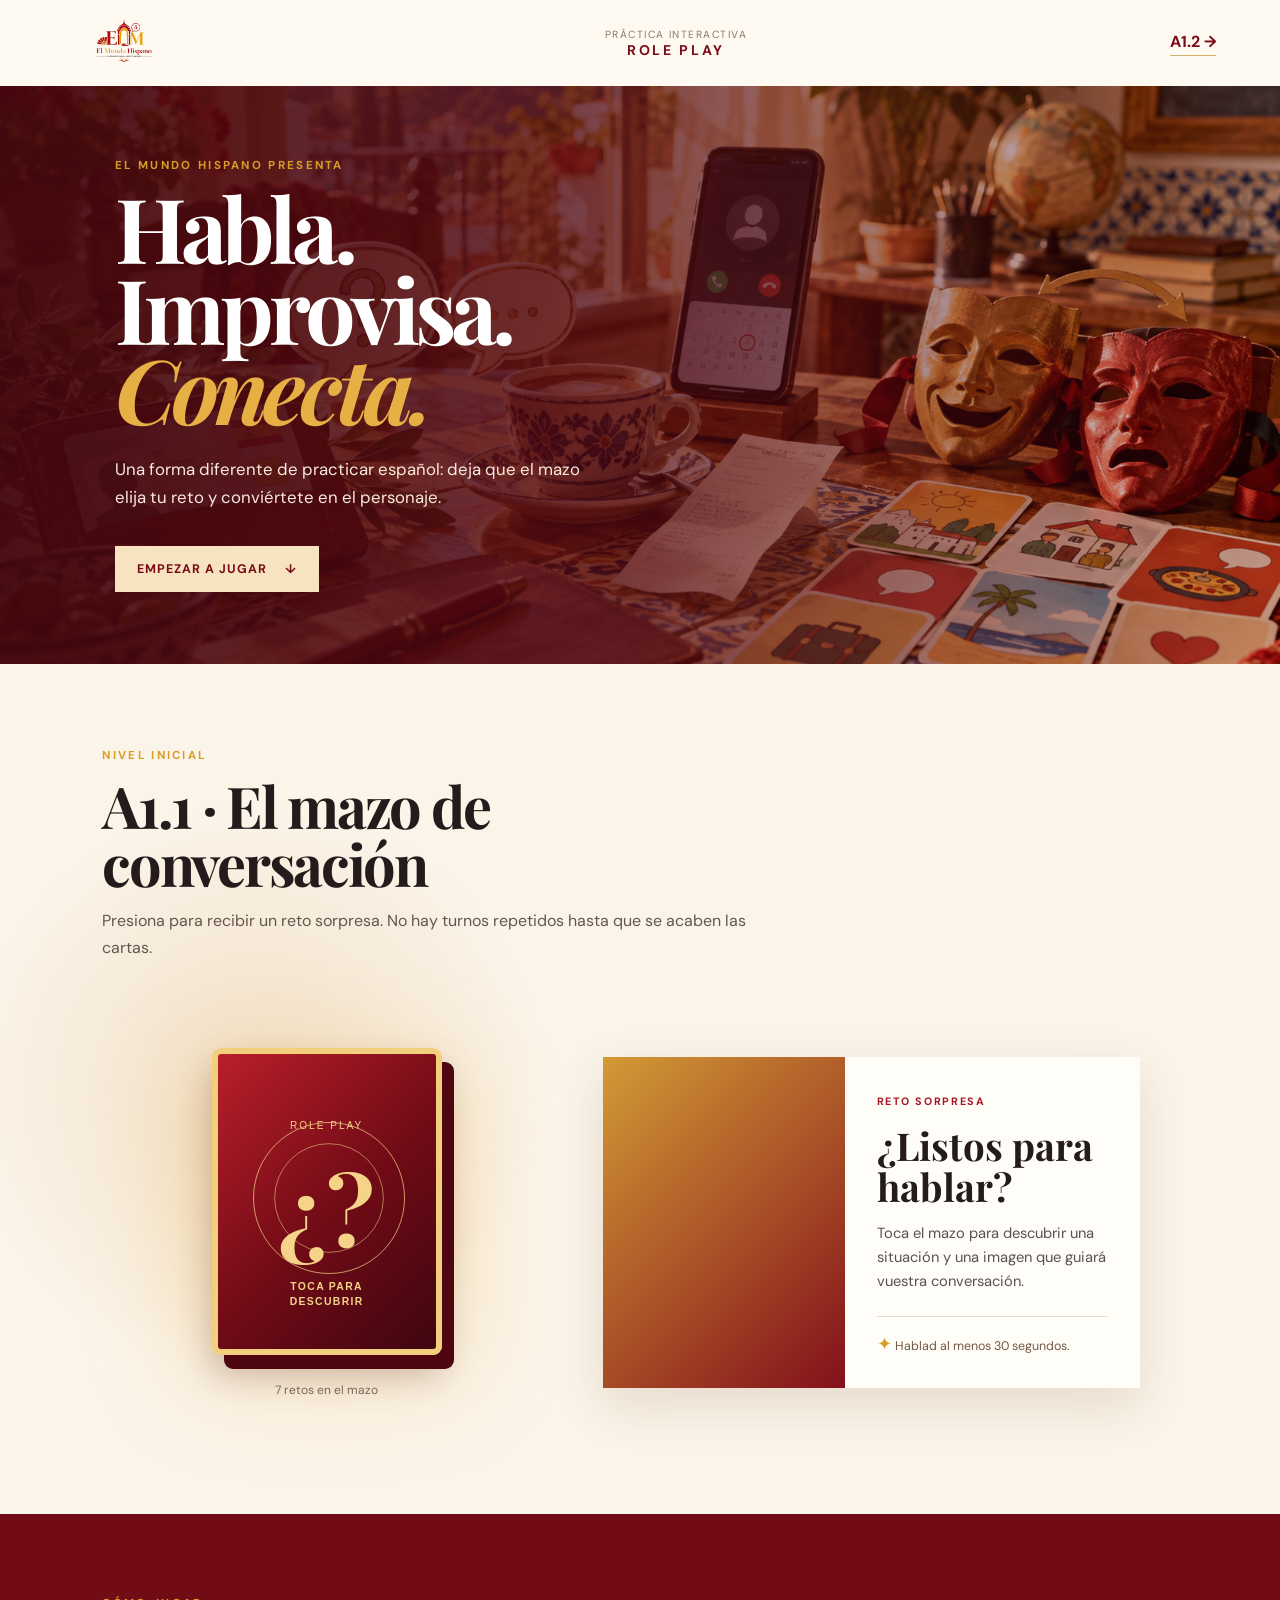
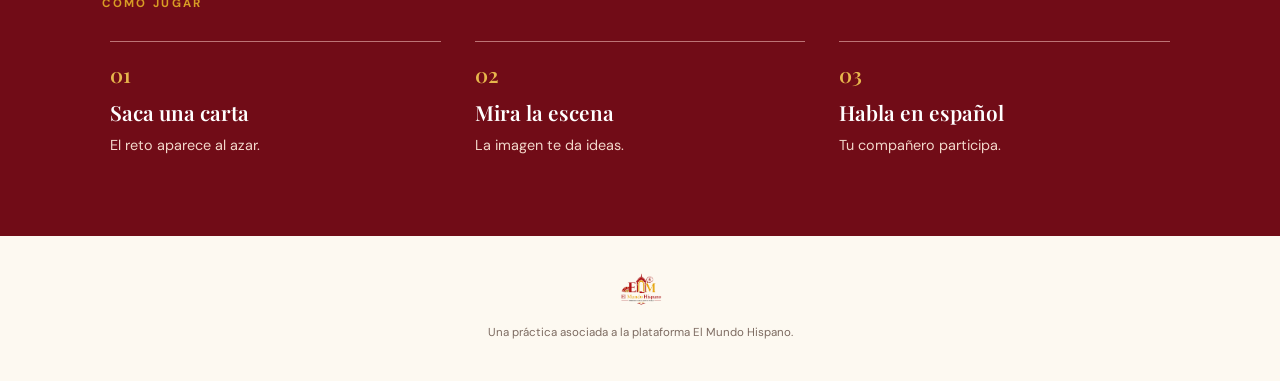
==== index.html @ a986573f "Build El Mundo Hispano role play site" ====
<!doctype html>
<html lang="es">
  <head>
    <meta charset="UTF-8" />
    <meta name="viewport" content="width=device-width, initial-scale=1.0" />
    <meta name="theme-color" content="#780d18" />
    <title>El Mundo Hispano | Role Play</title>
    <meta name="description" content="Role Play: retos de conversación para aprender español." />
    <link rel="preconnect" href="https://images.unsplash.com" />
    <link rel="stylesheet" href="styles.css" />
  </head>
  <body>
    <header class="site-header">
      <a class="brand" href="#inicio" aria-label="El Mundo Hispano, inicio"><img src="assets/elm-logo.png" alt="El Mundo Hispano" /></a>
      <div class="header-copy"><span>Práctica interactiva</span><strong>ROLE PLAY</strong></div>
      <a class="level-link" href="a1-2.html">A1.2 <span>→</span></a>
    </header>

    <main id="inicio">
      <section class="hero">
        <div class="hero-photo" aria-hidden="true"></div>
        <div class="hero-content">
          <p class="eyebrow">El Mundo Hispano presenta</p>
          <h1>Habla. Improvisa.<br /><em>Conecta.</em></h1>
          <p class="intro">Una forma diferente de practicar español: deja que el mazo elija tu reto y conviértete en el personaje.</p>
          <a class="button button-light" href="#juego">Empezar a jugar <span>↓</span></a>
        </div>
      </section>

      <section class="game-section" id="juego" aria-labelledby="game-title">
        <div class="section-heading"><p class="eyebrow">Nivel inicial</p><h2 id="game-title">A1.1 · El mazo de conversación</h2><p>Presiona para recibir un reto sorpresa. No hay turnos repetidos hasta que se acaben las cartas.</p></div>
        <div class="game-layout">
          <div class="deck-area">
            <div class="deck-glow"></div>
            <button id="drawButton" class="deck" type="button" aria-label="Sacar un reto al azar"><span class="deck-small">ROLE PLAY</span><span class="deck-main">¿?</span><span class="deck-label">TOCA PARA<br />DESCUBRIR</span></button>
            <p class="deck-note" id="deckNote">7 retos en el mazo</p>
          </div>
          <article id="challengeCard" class="challenge-card is-empty" aria-live="polite">
            <div class="card-image"></div>
            <div class="card-content"><span class="card-number">RETO SORPRESA</span><h3>¿Listos para hablar?</h3><p>Toca el mazo para descubrir una situación y una imagen que guiará vuestra conversación.</p><div class="tip"><span>✦</span> Hablad al menos 30 segundos.</div></div>
          </article>
        </div>
      </section>

      <section class="how-it-works"><p class="eyebrow">Cómo jugar</p><div class="steps"><div><b>01</b><h3>Saca una carta</h3><p>El reto aparece al azar.</p></div><div><b>02</b><h3>Mira la escena</h3><p>La imagen te da ideas.</p></div><div><b>03</b><h3>Habla en español</h3><p>Tu compañero participa.</p></div></div></section>
    </main>
    <footer><img src="assets/elm-logo.png" alt="El Mundo Hispano" /><p>Una práctica asociada a la plataforma El Mundo Hispano.</p></footer>
    <script src="app.js"></script>
  </body>
</html>
---- styles.css ----
@import url('https://fonts.googleapis.com/css2?family=DM+Sans:wght@400;500;600;700&family=Playfair+Display:ital,wght@0,600;0,700;1,600;1,700&display=swap');
:root{--wine:#780d18;--red:#a71622;--gold:#d89d25;--ink:#251b1c;--cream:#fbf4e9;--paper:#fffdf8}*{box-sizing:border-box}html{scroll-behavior:smooth}body{margin:0;background:var(--cream);color:var(--ink);font-family:'DM Sans',sans-serif}.site-header{height:86px;padding:8px clamp(16px,5vw,72px);background:#fffaf1;display:flex;align-items:center;justify-content:space-between;gap:16px}.brand img{width:118px;height:68px;object-fit:contain}.header-copy{display:flex;flex-direction:column;text-align:center;font-size:.65rem;letter-spacing:.14em;text-transform:uppercase;color:#8e7666}.header-copy strong{font-size:.88rem;letter-spacing:.19em;color:var(--wine)}.level-link{font-weight:700;color:var(--wine);text-decoration:none;border-bottom:1px solid #d6b16a;padding-bottom:3px}.hero{min-height:555px;position:relative;display:grid;align-items:center;overflow:hidden;background:#531016;color:white}.hero-photo{position:absolute;inset:0;background:linear-gradient(90deg,rgba(65,6,14,.94) 0%,rgba(81,8,18,.79) 42%,rgba(71,8,14,.15) 100%),url('assets/roleplay-atmosphere.png') center/cover;opacity:.97}.hero-content{position:relative;padding:72px clamp(24px,9vw,132px);max-width:720px}.eyebrow{margin:0 0 14px;color:var(--gold);font-size:.72rem;letter-spacing:.2em;font-weight:700;text-transform:uppercase}.hero h1,.coming-soon h1{font:700 clamp(3.4rem,7vw,6.4rem)/.9 'Playfair Display',serif;letter-spacing:-.055em;margin:0}.hero h1 em{color:#e6b044}.intro{max-width:520px;font-size:1.05rem;line-height:1.7;margin:26px 0 34px;color:#fae9de}.button{display:inline-flex;align-items:center;gap:18px;padding:15px 22px;text-decoration:none;background:var(--wine);color:#fff;border:0;font:700 .78rem 'DM Sans';letter-spacing:.08em;text-transform:uppercase;cursor:pointer}.button-light{background:#f7e3bf;color:var(--wine)}.game-section{padding:84px clamp(18px,8vw,112px);background:radial-gradient(circle at 20% 50%,#f2dfc5 0,transparent 26%),var(--cream)}.section-heading{max-width:650px}.section-heading h2{font:700 clamp(2.1rem,4.5vw,3.8rem)/1 'Playfair Display',serif;margin:0 0 15px;letter-spacing:-.04em}.section-heading>p:not(.eyebrow){line-height:1.65;color:#655650}.game-layout{display:grid;grid-template-columns:minmax(230px,.82fr) minmax(320px,1.18fr);gap:clamp(28px,7vw,100px);align-items:center;max-width:1000px;margin:55px auto 0}.deck-area{text-align:center;position:relative;padding:32px}.deck-glow{position:absolute;inset:15%;background:#eab34c;filter:blur(55px);opacity:.35}.deck{position:relative;width:230px;aspect-ratio:3/4;border:6px solid #f2cf7d;box-shadow:12px 14px 0 #4e0610,0 20px 35px #4c171842;background:linear-gradient(135deg,#b91f2a,#700b16 54%,#3f0610);color:#f5d388;border-radius:9px;cursor:pointer;overflow:hidden}.deck:before,.deck:after{content:'';position:absolute;border:1px solid #f4d58c;border-radius:50%;width:150px;height:150px;left:35px;top:68px;opacity:.7}.deck:after{transform:rotate(45deg) scale(.72)}.deck span{position:relative;z-index:1;display:block}.deck-small{font-size:.63rem;letter-spacing:.2em;margin-top:27px}.deck-main{font:700 6rem/1 'Playfair Display';margin-top:28px}.deck-label{font-size:.65rem;line-height:1.45;letter-spacing:.13em;font-weight:700;margin-top:24px}.deck-note{position:relative;font-size:.75rem;color:#79655d;margin:27px 0 0}.deck.draw{animation:draw .55s ease}@keyframes draw{50%{transform:rotate(-7deg) translateY(-16px)}100%{transform:none}}.challenge-card{background:var(--paper);box-shadow:0 17px 45px #6d3e2624;display:grid;grid-template-columns:.9fr 1.1fr;min-height:330px;transition:opacity .18s,transform .18s}.challenge-card.changing{opacity:.2;transform:translateY(8px)}.card-image{background:center/cover;min-height:230px;background-image:linear-gradient(135deg,#c88b28,#7a0b17)}.is-empty .card-image{background:linear-gradient(135deg,#d39a35,#83101b)}.card-content{padding:32px}.card-number{font-size:.67rem;color:var(--red);font-weight:700;letter-spacing:.16em}.card-content h3{font:700 clamp(1.8rem,3vw,2.6rem)/1.05 'Playfair Display';margin:15px 0}.card-content>p{font-size:.92rem;line-height:1.65;color:#5d5050}.tip{border-top:1px solid #eadbc8;margin-top:22px;padding-top:15px;font-size:.78rem;line-height:1.4;color:#765942}.tip span{color:var(--gold);font-size:1.1rem}.how-it-works{padding:82px clamp(20px,8vw,112px);background:#710c17;color:#fff}.steps{display:grid;grid-template-columns:repeat(3,1fr);gap:34px;max-width:1060px;margin:30px auto 0}.steps div{border-top:1px solid #bd7476;padding-top:18px}.steps b{color:#e7b64c;font:600 1.3rem 'Playfair Display'}.steps h3{font:600 1.3rem 'Playfair Display';margin:10px 0}.steps p{color:#f2d7ca;font-size:.9rem;margin:0}footer{padding:29px 20px;background:#fdf9f1;text-align:center;color:#7d6b61;font-size:.72rem}footer img{width:86px;height:49px;object-fit:contain;display:block;margin:auto}.level-page{min-height:100vh;display:flex;flex-direction:column}.level-page main{flex:1;display:grid;place-items:center;background:linear-gradient(120deg,#f8eddc,#eed5b0)}.coming-soon{text-align:center;padding:70px 22px;max-width:600px}.coming-soon h1{color:var(--wine);font-size:clamp(5rem,14vw,9rem)}.coming-soon h2{font:700 2.5rem 'Playfair Display';margin:0}.coming-soon p:not(.eyebrow){color:#735e56;line-height:1.6;margin:14px auto 28px;max-width:380px}.sun{font-size:3rem;color:var(--gold);margin:5px}@media(max-width:680px){.site-header{height:72px}.brand img{width:92px;height:54px}.header-copy{display:none}.hero{min-height:570px}.hero-content{padding-top:120px;padding-bottom:72px}.hero h1{font-size:3.5rem}.game-section{padding-top:62px}.game-layout{grid-template-columns:1fr;margin-top:34px}.deck-area{order:2;padding:10px}.deck{width:176px}.deck-main{font-size:4.7rem;margin-top:22px}.deck-label{margin-top:13px}.challenge-card{grid-template-columns:1fr;min-height:0}.card-image{min-height:210px}.card-content{padding:25px}.steps{grid-template-columns:1fr;gap:25px}.how-it-works{padding-top:58px}.level-link{font-size:.85rem}}
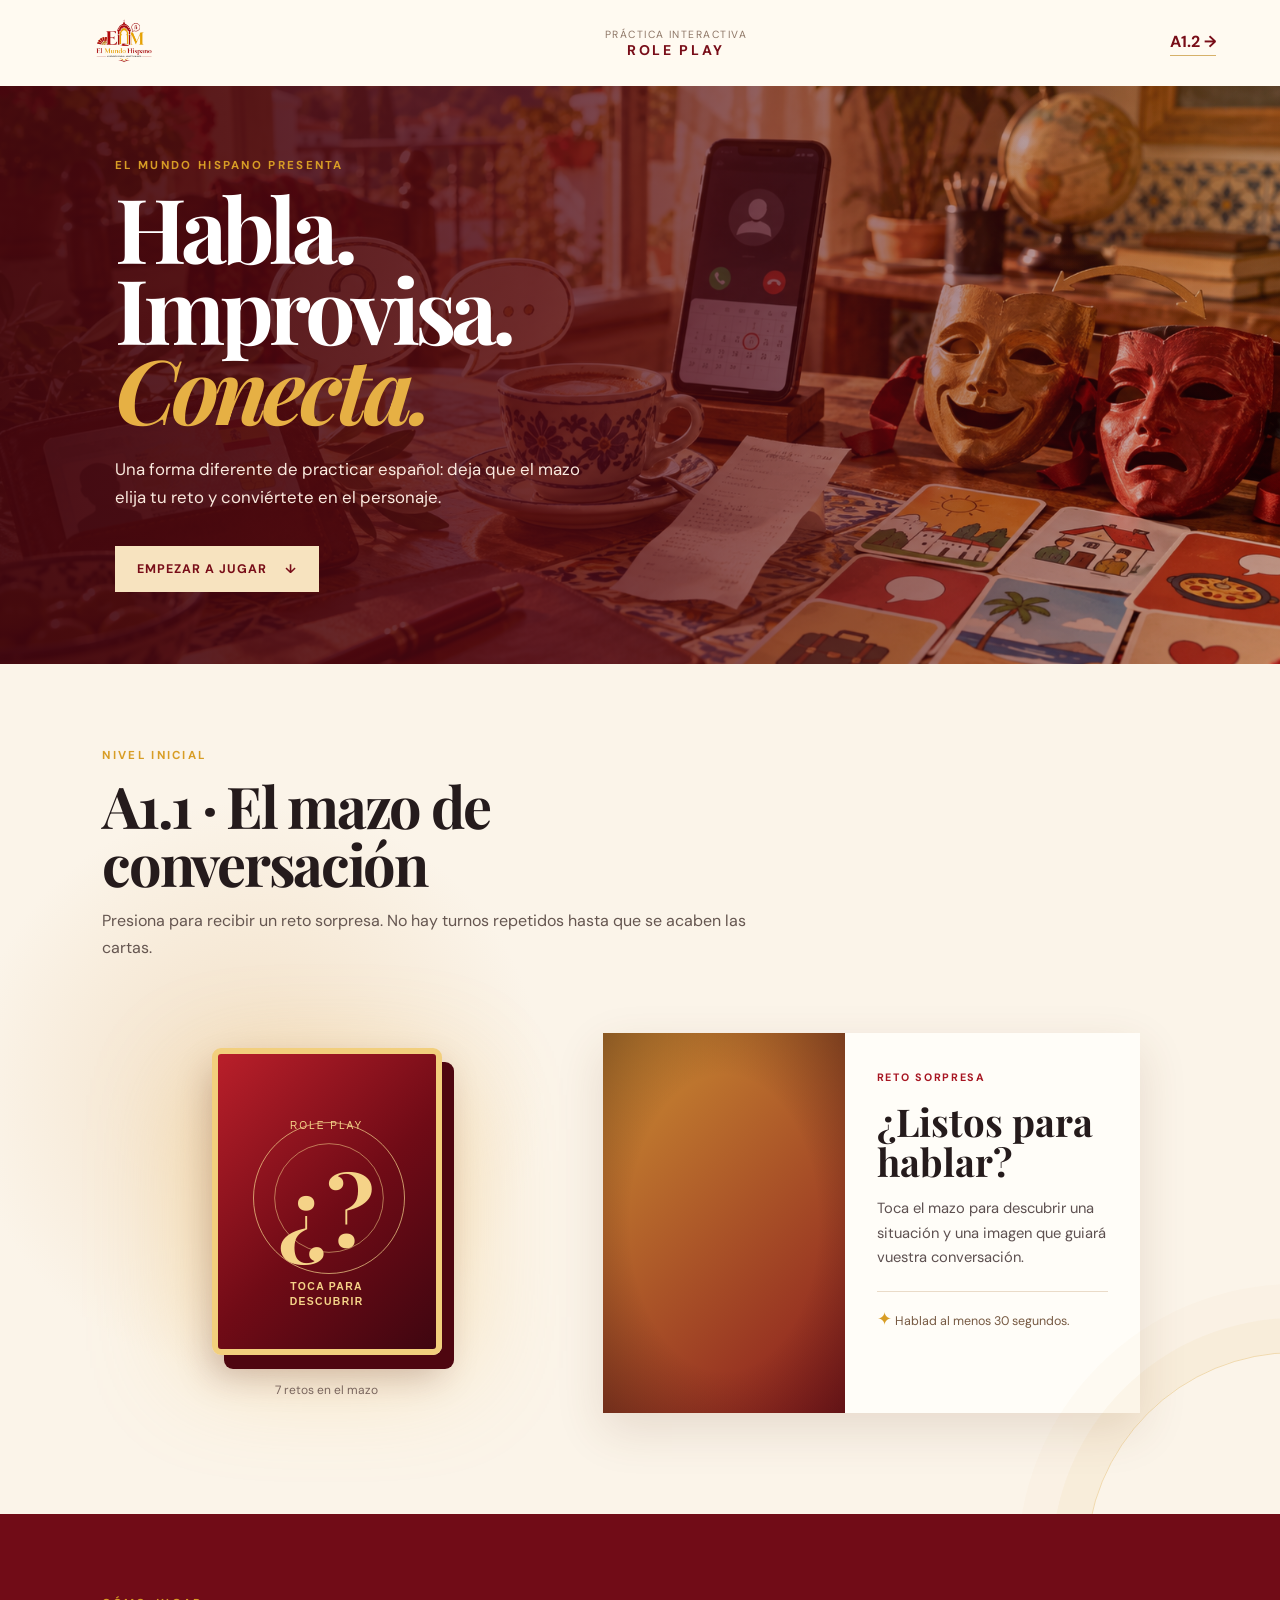
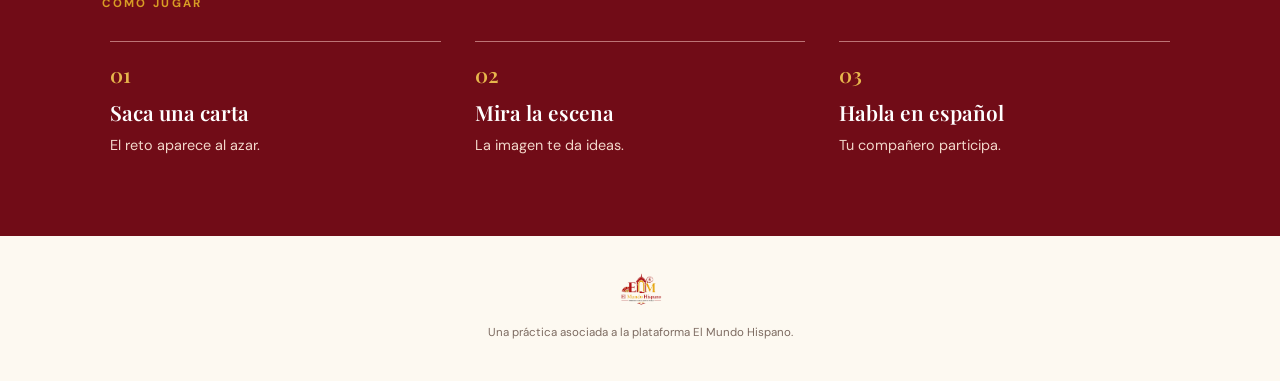
==== commit d5080760: "Show full prompt images and add zoom lightbox Card images now display the whole picture over a blurr" ====
--- a/index.html
+++ b/index.html
@@ -36,7 +36,7 @@
             <p class="deck-note" id="deckNote">7 retos en el mazo</p>
           </div>
           <article id="challengeCard" class="challenge-card is-empty" aria-live="polite">
-            <div class="card-image"></div>
+            <div class="card-image" data-zoom-frame role="button" tabindex="-1" aria-label="Ver la imagen completa"><img class="card-photo" alt="" decoding="async" /><span class="zoom-hint" aria-hidden="true"><svg viewBox="0 0 24 24"><path d="M14 4h6v6M10 20H4v-6M20 4l-7 7M4 20l7-7"/></svg></span></div>
             <div class="card-content"><span class="card-number">RETO SORPRESA</span><h3>¿Listos para hablar?</h3><p>Toca el mazo para descubrir una situación y una imagen que guiará vuestra conversación.</p><div class="tip"><span>✦</span> Hablad al menos 30 segundos.</div></div>
           </article>
         </div>
--- a/styles.css
+++ b/styles.css
@@ -1,2 +1,103 @@
 @import url('https://fonts.googleapis.com/css2?family=DM+Sans:wght@400;500;600;700&family=Playfair+Display:ital,wght@0,600;0,700;1,600;1,700&display=swap');
 :root{--wine:#780d18;--red:#a71622;--gold:#d89d25;--ink:#251b1c;--cream:#fbf4e9;--paper:#fffdf8}*{box-sizing:border-box}html{scroll-behavior:smooth}body{margin:0;background:var(--cream);color:var(--ink);font-family:'DM Sans',sans-serif}.site-header{height:86px;padding:8px clamp(16px,5vw,72px);background:#fffaf1;display:flex;align-items:center;justify-content:space-between;gap:16px}.brand img{width:118px;height:68px;object-fit:contain}.header-copy{display:flex;flex-direction:column;text-align:center;font-size:.65rem;letter-spacing:.14em;text-transform:uppercase;color:#8e7666}.header-copy strong{font-size:.88rem;letter-spacing:.19em;color:var(--wine)}.level-link{font-weight:700;color:var(--wine);text-decoration:none;border-bottom:1px solid #d6b16a;padding-bottom:3px}.hero{min-height:555px;position:relative;display:grid;align-items:center;overflow:hidden;background:#531016;color:white}.hero-photo{position:absolute;inset:0;background:linear-gradient(90deg,rgba(65,6,14,.94) 0%,rgba(81,8,18,.79) 42%,rgba(71,8,14,.15) 100%),url('assets/roleplay-atmosphere.png') center/cover;opacity:.97}.hero-content{position:relative;padding:72px clamp(24px,9vw,132px);max-width:720px}.eyebrow{margin:0 0 14px;color:var(--gold);font-size:.72rem;letter-spacing:.2em;font-weight:700;text-transform:uppercase}.hero h1,.coming-soon h1{font:700 clamp(3.4rem,7vw,6.4rem)/.9 'Playfair Display',serif;letter-spacing:-.055em;margin:0}.hero h1 em{color:#e6b044}.intro{max-width:520px;font-size:1.05rem;line-height:1.7;margin:26px 0 34px;color:#fae9de}.button{display:inline-flex;align-items:center;gap:18px;padding:15px 22px;text-decoration:none;background:var(--wine);color:#fff;border:0;font:700 .78rem 'DM Sans';letter-spacing:.08em;text-transform:uppercase;cursor:pointer}.button-light{background:#f7e3bf;color:var(--wine)}.game-section{padding:84px clamp(18px,8vw,112px);background:radial-gradient(circle at 20% 50%,#f2dfc5 0,transparent 26%),var(--cream)}.section-heading{max-width:650px}.section-heading h2{font:700 clamp(2.1rem,4.5vw,3.8rem)/1 'Playfair Display',serif;margin:0 0 15px;letter-spacing:-.04em}.section-heading>p:not(.eyebrow){line-height:1.65;color:#655650}.game-layout{display:grid;grid-template-columns:minmax(230px,.82fr) minmax(320px,1.18fr);gap:clamp(28px,7vw,100px);align-items:center;max-width:1000px;margin:55px auto 0}.deck-area{text-align:center;position:relative;padding:32px}.deck-glow{position:absolute;inset:15%;background:#eab34c;filter:blur(55px);opacity:.35}.deck{position:relative;width:230px;aspect-ratio:3/4;border:6px solid #f2cf7d;box-shadow:12px 14px 0 #4e0610,0 20px 35px #4c171842;background:linear-gradient(135deg,#b91f2a,#700b16 54%,#3f0610);color:#f5d388;border-radius:9px;cursor:pointer;overflow:hidden}.deck:before,.deck:after{content:'';position:absolute;border:1px solid #f4d58c;border-radius:50%;width:150px;height:150px;left:35px;top:68px;opacity:.7}.deck:after{transform:rotate(45deg) scale(.72)}.deck span{position:relative;z-index:1;display:block}.deck-small{font-size:.63rem;letter-spacing:.2em;margin-top:27px}.deck-main{font:700 6rem/1 'Playfair Display';margin-top:28px}.deck-label{font-size:.65rem;line-height:1.45;letter-spacing:.13em;font-weight:700;margin-top:24px}.deck-note{position:relative;font-size:.75rem;color:#79655d;margin:27px 0 0}.deck.draw{animation:draw .55s ease}@keyframes draw{50%{transform:rotate(-7deg) translateY(-16px)}100%{transform:none}}.challenge-card{background:var(--paper);box-shadow:0 17px 45px #6d3e2624;display:grid;grid-template-columns:.9fr 1.1fr;min-height:330px;transition:opacity .18s,transform .18s}.challenge-card.changing{opacity:.2;transform:translateY(8px)}.card-image{background:center/cover;min-height:230px;background-image:linear-gradient(135deg,#c88b28,#7a0b17)}.is-empty .card-image{background:linear-gradient(135deg,#d39a35,#83101b)}.card-content{padding:32px}.card-number{font-size:.67rem;color:var(--red);font-weight:700;letter-spacing:.16em}.card-content h3{font:700 clamp(1.8rem,3vw,2.6rem)/1.05 'Playfair Display';margin:15px 0}.card-content>p{font-size:.92rem;line-height:1.65;color:#5d5050}.tip{border-top:1px solid #eadbc8;margin-top:22px;padding-top:15px;font-size:.78rem;line-height:1.4;color:#765942}.tip span{color:var(--gold);font-size:1.1rem}.how-it-works{padding:82px clamp(20px,8vw,112px);background:#710c17;color:#fff}.steps{display:grid;grid-template-columns:repeat(3,1fr);gap:34px;max-width:1060px;margin:30px auto 0}.steps div{border-top:1px solid #bd7476;padding-top:18px}.steps b{color:#e7b64c;font:600 1.3rem 'Playfair Display'}.steps h3{font:600 1.3rem 'Playfair Display';margin:10px 0}.steps p{color:#f2d7ca;font-size:.9rem;margin:0}footer{padding:29px 20px;background:#fdf9f1;text-align:center;color:#7d6b61;font-size:.72rem}footer img{width:86px;height:49px;object-fit:contain;display:block;margin:auto}.level-page{min-height:100vh;display:flex;flex-direction:column}.level-page main{flex:1;display:grid;place-items:center;background:linear-gradient(120deg,#f8eddc,#eed5b0)}.coming-soon{text-align:center;padding:70px 22px;max-width:600px}.coming-soon h1{color:var(--wine);font-size:clamp(5rem,14vw,9rem)}.coming-soon h2{font:700 2.5rem 'Playfair Display';margin:0}.coming-soon p:not(.eyebrow){color:#735e56;line-height:1.6;margin:14px auto 28px;max-width:380px}.sun{font-size:3rem;color:var(--gold);margin:5px}@media(max-width:680px){.site-header{height:72px}.brand img{width:92px;height:54px}.header-copy{display:none}.hero{min-height:570px}.hero-content{padding-top:120px;padding-bottom:72px}.hero h1{font-size:3.5rem}.game-section{padding-top:62px}.game-layout{grid-template-columns:1fr;margin-top:34px}.deck-area{order:2;padding:10px}.deck{width:176px}.deck-main{font-size:4.7rem;margin-top:22px}.deck-label{margin-top:13px}.challenge-card{grid-template-columns:1fr;min-height:0}.card-image{min-height:210px}.card-content{padding:25px}.steps{grid-template-columns:1fr;gap:25px}.how-it-works{padding-top:58px}.level-link{font-size:.85rem}}
+
+/* Card-selection motion */
+.deck:disabled { cursor: wait; filter: saturate(.72); }
+.challenge-card.is-rolling { box-shadow: 0 17px 45px #6d3e2624, 0 0 0 2px #d89d2555; }
+.challenge-card.card-swap { animation: card-swap .19s ease-out; }
+.challenge-card.is-selected { animation: card-selected .44s cubic-bezier(.2,.75,.22,1.2); }
+@keyframes card-swap { 0% { opacity:.2; transform:translateX(16px) scale(.985); } 100% { opacity:1; transform:none; } }
+@keyframes card-selected { 0% { opacity:.35; transform:translateY(12px) scale(.98); } 65% { transform:translateY(-4px) scale(1.012); } 100% { opacity:1; transform:none; } }
+/* Site-wide motion system */
+body { overflow-x: hidden; }
+.site-header { position: relative; z-index: 10; transition: box-shadow .35s ease, background-color .35s ease; }
+.site-header:hover { box-shadow: 0 8px 28px #5b171313; }
+.brand, .level-link, .button, .deck { -webkit-tap-highlight-color: transparent; }
+.brand { transition: transform .35s cubic-bezier(.2,.8,.2,1); }
+.brand:hover { transform: rotate(-2deg) scale(1.04); }
+.level-link { transition: color .25s ease, transform .25s ease, border-color .25s ease; }
+.level-link:hover { color: var(--gold); border-color: var(--gold); transform: translateX(4px); }
+.hero { isolation: isolate; }
+.hero::after { content:''; position:absolute; z-index:0; width:28rem; height:28rem; border-radius:50%; background:radial-gradient(circle, #e7b64c38 0, #d59a2230 22%, transparent 68%); right:-10rem; top:-11rem; pointer-events:none; animation: hero-glow 8s ease-in-out infinite; }
+.hero-photo { z-index:0; transform: translate(var(--mx, 0px), var(--my, 0px)) scale(1.035); transition: transform .8s cubic-bezier(.2,.75,.25,1); }
+.hero-content { z-index:1; }
+.hero-content .eyebrow { animation: eyebrow-in .85s .1s both; }
+.hero-content h1 { animation: hero-title .85s .18s both; }
+.hero-content .intro { animation: hero-title .85s .28s both; }
+.hero-content .button { animation: hero-title .85s .38s both; }
+@keyframes hero-glow { 0%,100% { transform:translate3d(0,0,0) scale(.92); opacity:.55; } 50% { transform:translate3d(-30px,40px,0) scale(1.12); opacity:1; } }
+@keyframes eyebrow-in { from { opacity:0; transform:translateY(10px); } to { opacity:1; transform:none; } }
+@keyframes hero-title { from { opacity:0; transform:translateY(24px); } to { opacity:1; transform:none; } }
+.button { position:relative; overflow:hidden; transition: transform .25s cubic-bezier(.2,.8,.2,1), box-shadow .25s ease, background-color .25s ease; }
+.button::before { content:''; position:absolute; inset:0; background:linear-gradient(110deg, transparent 20%, #fff8 50%, transparent 80%); transform:translateX(-130%); transition:transform .65s ease; }
+.button:hover { transform:translateY(-4px); box-shadow:0 11px 24px #510a1d38; }
+.button:hover::before { transform:translateX(130%); }
+.button:active, .deck:active { transform:translateY(1px) scale(.98); }
+.game-section { position:relative; overflow:hidden; }
+.game-section::after { content:''; position:absolute; width:26rem; height:26rem; right:-14rem; bottom:-16rem; border:1px solid #d89d254d; border-radius:50%; box-shadow:0 0 0 34px #d89d250c, 0 0 0 68px #d89d2507; pointer-events:none; animation: orbit 13s linear infinite; }
+@keyframes orbit { to { transform:rotate(360deg); } }
+.deck-area { transition:transform .35s cubic-bezier(.2,.8,.2,1); }
+.deck-area:hover { transform:translateY(-7px); }
+.deck { transition:transform .28s cubic-bezier(.2,.8,.2,1), box-shadow .28s ease, filter .28s ease; }
+.deck:hover { transform:rotate(-2deg) translateY(-8px); box-shadow:16px 21px 0 #4e0610,0 27px 42px #4c171856; filter:brightness(1.08); }
+.challenge-card { overflow:hidden; transition:transform .35s cubic-bezier(.2,.8,.2,1), box-shadow .35s ease; }
+.challenge-card:hover { transform:translateY(-7px); box-shadow:0 27px 55px #6d3e2633; }
+.card-image { transition:transform .7s cubic-bezier(.2,.75,.25,1); }
+.challenge-card:hover .card-image { transform:scale(1.06); }
+.steps > div { transition:transform .3s ease, border-color .3s ease; }
+.steps > div:hover { transform:translateY(-7px); border-color:#e9bc5a; }
+.steps b { display:inline-block; transition:transform .35s ease; }
+.steps > div:hover b { transform:rotate(-12deg) scale(1.16); }
+footer img { transition:transform .5s ease; } footer:hover img { transform:scale(1.07); }
+.has-motion .reveal { opacity:0; transform:translateY(28px); transition:opacity .75s ease var(--reveal-delay, 0ms), transform .75s cubic-bezier(.2,.75,.25,1) var(--reveal-delay, 0ms); }
+.has-motion .reveal.is-visible { opacity:1; transform:none; }
+.pointer-orb { position:fixed; z-index:100; width:30px; height:30px; border:1px solid #d89d25aa; border-radius:50%; background:#d89d2515; pointer-events:none; transition:transform .14s ease-out, width .25s ease, height .25s ease; mix-blend-mode:multiply; }
+@media (hover:none) { .hero-photo { transform:scale(1.025); } .deck-area:active { transform:translateY(-5px) scale(.99); } .challenge-card:hover { transform:none; } .challenge-card:active { transform:scale(.99); } .button:active { box-shadow:0 5px 14px #510a1d30; } }
+@media (prefers-reduced-motion:reduce) { *,*::before,*::after { animation-duration:.01ms !important; animation-iteration-count:1 !important; scroll-behavior:auto !important; transition-duration:.01ms !important; } }
+/* Branded page transition */
+.page-transition { position:fixed; z-index:999; inset:0; pointer-events:none; background:linear-gradient(135deg, #570710 0%, #8b101c 52%, #d89d25 140%); clip-path:circle(0% at 100% 0%); transition:clip-path .62s cubic-bezier(.7,0,.25,1); }
+.page-transition::before { content:'EL MUNDO HISPANO'; position:absolute; top:50%; left:50%; transform:translate(-50%,-50%) rotate(-8deg); color:#f9dfae; font:600 clamp(.75rem,2vw,1.15rem) 'DM Sans',sans-serif; letter-spacing:.45em; white-space:nowrap; opacity:0; transition:opacity .22s ease .2s; }
+.page-transition.is-leaving { clip-path:circle(150% at 100% 0%); pointer-events:auto; }
+.page-transition.is-leaving::before { opacity:.85; }
+.page-transition.is-entering { clip-path:circle(150% at 0% 100%); }
+@media (max-width:680px) { .page-transition::before { letter-spacing:.28em; } }
+/* Mobile game order and image sizing */
+@media (max-width:680px) {
+  .game-layout .deck-area { order:0; }
+  .challenge-card .card-image { min-height:0; height:54vw; max-height:205px; }
+}/* Full-picture card frame: the whole photo stays visible over a blurred copy of itself */
+.card-image { position:relative; isolation:isolate; overflow:hidden; min-height:380px; background:#2b0a0f; cursor:zoom-in; outline:none; }
+.card-image::before { content:''; position:absolute; inset:-30px; z-index:-1; background:var(--img, linear-gradient(135deg,#c88b28,#7a0b17)) center/cover; filter:blur(22px) saturate(1.2) brightness(.62); transform:scale(1.08); }
+.card-image::after { content:''; position:absolute; inset:0; pointer-events:none; background:radial-gradient(ellipse at center, transparent 55%, #25060b66 100%); }
+.card-photo { position:absolute; inset:14px; width:calc(100% - 28px); height:calc(100% - 28px); object-fit:contain; filter:drop-shadow(0 14px 26px #16030699); transition:transform .7s cubic-bezier(.2,.75,.25,1), opacity .3s ease; }
+.challenge-card:hover .card-image { transform:none; }
+.challenge-card:hover .card-photo { transform:scale(1.035); }
+.card-image.is-zoomed .card-photo { opacity:0; }
+.card-image:focus-visible { box-shadow:inset 0 0 0 3px var(--gold); }
+.zoom-hint { position:absolute; z-index:2; right:14px; bottom:14px; width:38px; height:38px; display:grid; place-items:center; border-radius:50%; background:#fffaf1e6; box-shadow:0 6px 18px #25060b55; color:var(--wine); transition:transform .3s cubic-bezier(.2,.8,.2,1), background-color .3s ease, color .3s ease; }
+.zoom-hint svg { width:17px; height:17px; fill:none; stroke:currentColor; stroke-width:2.2; stroke-linecap:round; stroke-linejoin:round; }
+.card-image:hover .zoom-hint { transform:scale(1.12); background:var(--gold); color:#fff; }
+.is-empty .card-image, .is-rolling .card-image { cursor:default; }
+.is-empty .card-image::before { background:linear-gradient(135deg,#d39a35,#83101b); filter:none; transform:none; }
+.is-empty .card-photo, .is-empty .zoom-hint, .is-rolling .zoom-hint { display:none; }
+/* Lightbox */
+.lightbox { position:fixed; z-index:500; inset:0; display:grid; place-items:center; padding:clamp(16px,4vw,48px); }
+.lightbox[hidden] { display:none; }
+.lightbox-backdrop { position:absolute; inset:0; background:radial-gradient(circle at 50% 40%, #5a0c16c7, #1c0408eb 75%); -webkit-backdrop-filter:blur(16px) saturate(1.1); backdrop-filter:blur(16px) saturate(1.1); opacity:0; transition:opacity .45s ease; }
+.lightbox.is-open .lightbox-backdrop { opacity:1; }
+.lightbox-figure { position:relative; margin:0; display:flex; flex-direction:column; align-items:center; gap:16px; max-width:100%; max-height:100%; }
+.lightbox-img { display:block; width:auto; height:auto; max-width:min(92vw, 720px); max-height:calc(100vh - 130px); max-height:calc(100dvh - 130px); border-radius:10px; box-shadow:0 30px 80px #0d0204b3, 0 0 0 1px #f2cf7d40; cursor:default; transform-origin:center; will-change:transform; }
+.lightbox-caption { color:#f9dfae; font:600 clamp(1.15rem,2.6vw,1.6rem) 'Playfair Display',serif; letter-spacing:.01em; text-align:center; opacity:0; transform:translateY(10px); transition:opacity .35s ease, transform .45s cubic-bezier(.2,.8,.2,1); }
+.lightbox.is-open .lightbox-caption { opacity:1; transform:none; transition-delay:.25s; }
+.lightbox-close { position:absolute; z-index:2; top:clamp(14px,3vw,28px); right:clamp(14px,3vw,28px); width:48px; height:48px; border:1px solid #f2cf7d66; border-radius:50%; background:#fffaf114; color:#f9dfae; cursor:pointer; -webkit-tap-highlight-color:transparent; opacity:0; transform:scale(.7) rotate(-90deg); transition:opacity .3s ease, transform .45s cubic-bezier(.2,.8,.2,1), background-color .25s ease; }
+.lightbox.is-open .lightbox-close { opacity:1; transform:none; transition-delay:.15s; }
+.lightbox-close:hover, .lightbox-close:focus-visible { background:var(--gold); color:#fff; outline:none; }
+.lightbox-close span, .lightbox-close span::before { position:absolute; left:50%; top:50%; width:18px; height:2px; background:currentColor; border-radius:2px; transform:translate(-50%,-50%) rotate(45deg); }
+.lightbox-close span::before { content:''; transform:translate(-50%,-50%) rotate(90deg); }
+html.lightbox-open, html.lightbox-open body { overflow:hidden; }
+html.lightbox-open .pointer-orb { opacity:0; }
+@media (max-width:680px) {
+  .challenge-card .card-image { height:auto; max-height:none; min-height:0; aspect-ratio:4/5; }
+  .card-photo { inset:10px; width:calc(100% - 20px); height:calc(100% - 20px); }
+  .lightbox-img { max-width:calc(100vw - 32px); max-height:calc(100vh - 150px); max-height:calc(100dvh - 150px); }
+}
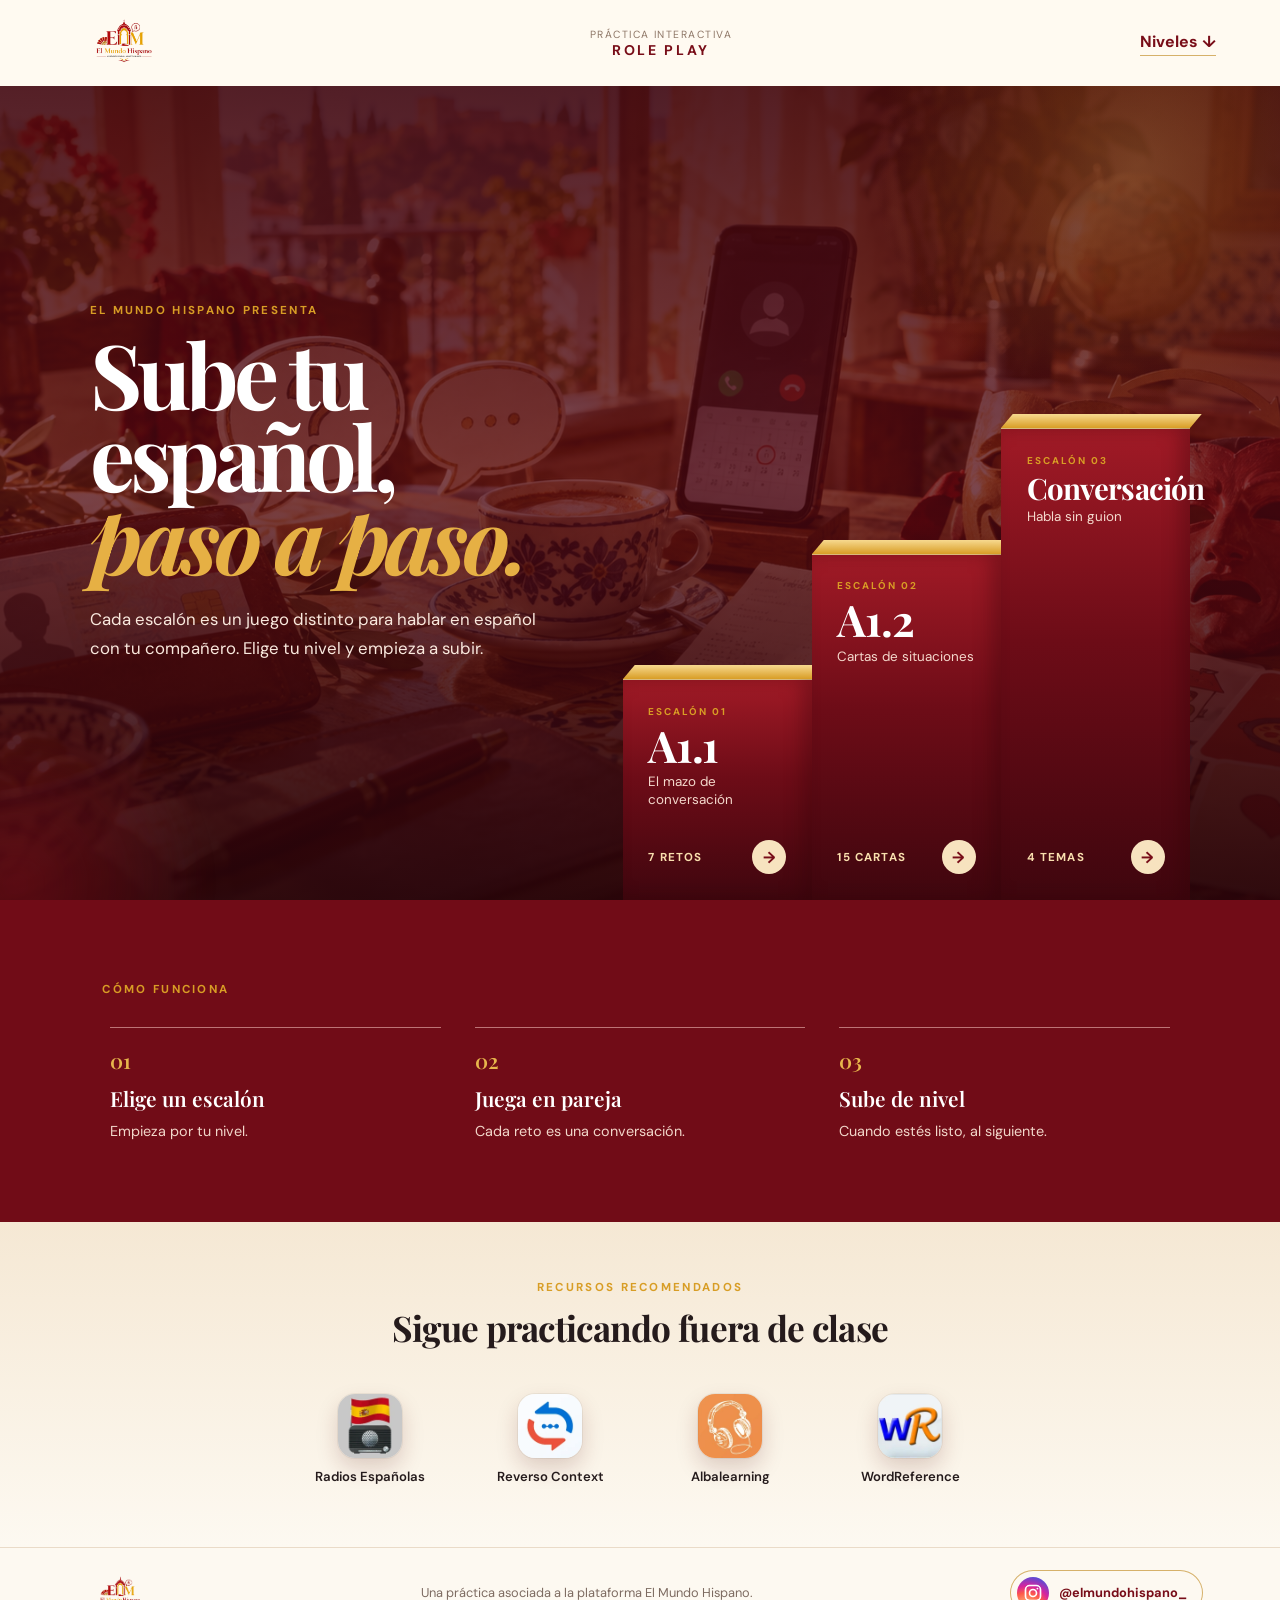
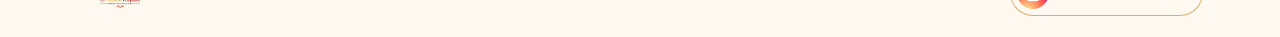
==== commit 48b1576d: "Add level staircase home, A1.2 card game and conversation page - New home page with a level staircas" ====
--- a/index.html
+++ b/index.html
@@ -5,46 +5,65 @@
     <meta name="viewport" content="width=device-width, initial-scale=1.0" />
     <meta name="theme-color" content="#780d18" />
     <title>El Mundo Hispano | Role Play</title>
-    <meta name="description" content="Role Play: retos de conversación para aprender español." />
-    <link rel="preconnect" href="https://images.unsplash.com" />
+    <meta name="description" content="Role Play: juegos de conversación para aprender español, nivel a nivel." />
     <link rel="stylesheet" href="styles.css" />
   </head>
-  <body>
+  <body class="home-page">
     <header class="site-header">
-      <a class="brand" href="#inicio" aria-label="El Mundo Hispano, inicio"><img src="assets/elm-logo.png" alt="El Mundo Hispano" /></a>
+      <a class="brand" href="/" aria-label="El Mundo Hispano, inicio"><img src="assets/elm-logo.png" alt="El Mundo Hispano" /></a>
       <div class="header-copy"><span>Práctica interactiva</span><strong>ROLE PLAY</strong></div>
-      <a class="level-link" href="a1-2.html">A1.2 <span>→</span></a>
+      <a class="level-link" href="#niveles">Niveles <span>↓</span></a>
     </header>
 
-    <main id="inicio">
-      <section class="hero">
-        <div class="hero-photo" aria-hidden="true"></div>
-        <div class="hero-content">
+    <main>
+      <section class="stairs-hero" id="niveles" aria-labelledby="home-title">
+        <div class="stairs-photo" aria-hidden="true"></div>
+        <div class="stairs-copy">
           <p class="eyebrow">El Mundo Hispano presenta</p>
-          <h1>Habla. Improvisa.<br /><em>Conecta.</em></h1>
-          <p class="intro">Una forma diferente de practicar español: deja que el mazo elija tu reto y conviértete en el personaje.</p>
-          <a class="button button-light" href="#juego">Empezar a jugar <span>↓</span></a>
+          <h1 id="home-title">Sube tu español,<br /><em>paso a paso.</em></h1>
+          <p class="intro">Cada escalón es un juego distinto para hablar en español con tu compañero. Elige tu nivel y empieza a subir.</p>
         </div>
+        <nav class="stairs" aria-label="Elige tu nivel">
+          <a class="stair stair-1" href="/a1-1">
+            <span class="stair-step">Escalón 01</span>
+            <strong>A1.1</strong>
+            <span class="stair-name">El mazo de conversación</span>
+            <span class="stair-meta">7 retos <b aria-hidden="true">→</b></span>
+          </a>
+          <a class="stair stair-2" href="/a1-2">
+            <span class="stair-step">Escalón 02</span>
+            <strong>A1.2</strong>
+            <span class="stair-name">Cartas de situaciones</span>
+            <span class="stair-meta">15 cartas <b aria-hidden="true">→</b></span>
+          </a>
+          <a class="stair stair-3" href="/conversacion">
+            <span class="stair-step">Escalón 03</span>
+            <strong>Conversación</strong>
+            <span class="stair-name">Habla sin guion</span>
+            <span class="stair-meta">4 temas <b aria-hidden="true">→</b></span>
+          </a>
+        </nav>
       </section>
 
-      <section class="game-section" id="juego" aria-labelledby="game-title">
-        <div class="section-heading"><p class="eyebrow">Nivel inicial</p><h2 id="game-title">A1.1 · El mazo de conversación</h2><p>Presiona para recibir un reto sorpresa. No hay turnos repetidos hasta que se acaben las cartas.</p></div>
-        <div class="game-layout">
-          <div class="deck-area">
-            <div class="deck-glow"></div>
-            <button id="drawButton" class="deck" type="button" aria-label="Sacar un reto al azar"><span class="deck-small">ROLE PLAY</span><span class="deck-main">¿?</span><span class="deck-label">TOCA PARA<br />DESCUBRIR</span></button>
-            <p class="deck-note" id="deckNote">7 retos en el mazo</p>
-          </div>
-          <article id="challengeCard" class="challenge-card is-empty" aria-live="polite">
-            <div class="card-image" data-zoom-frame role="button" tabindex="-1" aria-label="Ver la imagen completa"><img class="card-photo" alt="" decoding="async" /><span class="zoom-hint" aria-hidden="true"><svg viewBox="0 0 24 24"><path d="M14 4h6v6M10 20H4v-6M20 4l-7 7M4 20l7-7"/></svg></span></div>
-            <div class="card-content"><span class="card-number">RETO SORPRESA</span><h3>¿Listos para hablar?</h3><p>Toca el mazo para descubrir una situación y una imagen que guiará vuestra conversación.</p><div class="tip"><span>✦</span> Hablad al menos 30 segundos.</div></div>
-          </article>
-        </div>
-      </section>
-
-      <section class="how-it-works"><p class="eyebrow">Cómo jugar</p><div class="steps"><div><b>01</b><h3>Saca una carta</h3><p>El reto aparece al azar.</p></div><div><b>02</b><h3>Mira la escena</h3><p>La imagen te da ideas.</p></div><div><b>03</b><h3>Habla en español</h3><p>Tu compañero participa.</p></div></div></section>
+      <section class="how-it-works"><p class="eyebrow">Cómo funciona</p><div class="steps"><div><b>01</b><h3>Elige un escalón</h3><p>Empieza por tu nivel.</p></div><div><b>02</b><h3>Juega en pareja</h3><p>Cada reto es una conversación.</p></div><div><b>03</b><h3>Sube de nivel</h3><p>Cuando estés listo, al siguiente.</p></div></div></section>
     </main>
-    <footer><img src="assets/elm-logo.png" alt="El Mundo Hispano" /><p>Una práctica asociada a la plataforma El Mundo Hispano.</p></footer>
+    <footer class="site-footer">
+      <div class="footer-apps">
+        <p class="eyebrow">Recursos recomendados</p>
+        <h2>Sigue practicando fuera de clase</h2>
+        <ul class="app-list">
+          <li><a href="https://play.google.com/store/apps/details?id=com.appmind.radios.es" target="_blank" rel="noopener"><img src="assets/apps/radio.webp" alt="" width="72" height="72" loading="lazy" /><span>Radios Españolas</span></a></li>
+          <li><a href="https://context.reverso.net/traduccion/" target="_blank" rel="noopener"><img src="assets/apps/reverso.webp" alt="" width="72" height="72" loading="lazy" /><span>Reverso Context</span></a></li>
+          <li><a href="https://albalearning.com/" target="_blank" rel="noopener"><img src="assets/apps/alba.webp" alt="" width="72" height="72" loading="lazy" /><span>Albalearning</span></a></li>
+          <li><a href="https://www.wordreference.com/es/" target="_blank" rel="noopener"><img src="assets/apps/wr.webp" alt="" width="72" height="72" loading="lazy" /><span>WordReference</span></a></li>
+        </ul>
+      </div>
+      <div class="footer-bottom">
+        <a class="footer-brand" href="/" aria-label="El Mundo Hispano, inicio"><img src="assets/elm-logo.png" alt="El Mundo Hispano" /></a>
+        <p>Una práctica asociada a la plataforma El Mundo Hispano.</p>
+        <a class="instagram-link" href="https://www.instagram.com/elmundohispano_/" target="_blank" rel="noopener" aria-label="Instagram de El Mundo Hispano"><svg viewBox="0 0 24 24" aria-hidden="true"><rect x="3" y="3" width="18" height="18" rx="5" /><circle cx="12" cy="12" r="4.2" /><circle class="dot" cx="17.3" cy="6.7" r="1.1" /></svg><span>@elmundohispano_</span></a>
+      </div>
+    </footer>
     <script src="app.js"></script>
   </body>
 </html>
--- a/styles.css
+++ b/styles.css
@@ -101,3 +101,275 @@
   .card-photo { inset:10px; width:calc(100% - 20px); height:calc(100% - 20px); }
   .lightbox-img { max-width:calc(100vw - 32px); max-height:calc(100vh - 150px); max-height:calc(100dvh - 150px); }
 }
+
+/* ========== Shared: extra buttons, card-back art, footer ========== */
+.button-ghost { background:transparent; color:var(--wine); box-shadow:inset 0 0 0 1.5px var(--wine); }
+.button-gold { background:linear-gradient(135deg,#ecbd55,#c98a1c); color:#2a070c; }
+.button-ghost-light { background:transparent; color:#f9dfae; box-shadow:inset 0 0 0 1.5px #f2cf7d80; }
+.button:disabled { opacity:.55; cursor:wait; transform:none; box-shadow:none; }
+.level-link { white-space:nowrap; }
+.stairs-hero h1, .hero-a12 h1, .hero-conv h1 { font:700 clamp(3.2rem,7vw,6.2rem)/.92 'Playfair Display',serif; letter-spacing:-.055em; margin:0; }
+.stairs-hero h1 em, .hero-a12 h1 em, .hero-conv h1 em { color:#e6b044; }
+.fan-card, .pc-back, .stage-back {
+  background:
+    radial-gradient(circle at 50% 50%, transparent 31%, #f4d58c66 31.6%, transparent 32.8%),
+    radial-gradient(circle at 50% 50%, transparent 21%, #f4d58c4d 21.6%, transparent 22.8%),
+    linear-gradient(135deg,#b91f2a,#700b16 54%,#3f0610);
+  color:#f5d388;
+}
+
+.site-footer { padding:0; background:#fdf9f1; color:#7d6b61; font-size:.8rem; }
+.site-footer:hover img { transform:none; }
+.footer-apps { padding:58px clamp(18px,6vw,80px) 46px; background:linear-gradient(180deg,#f5e8d4,#fdf9f1); text-align:center; }
+.footer-apps h2 { font:700 clamp(1.5rem,3.4vw,2.2rem)/1.1 'Playfair Display',serif; color:var(--ink); margin:0 0 30px; letter-spacing:-.02em; }
+.app-list { list-style:none; margin:0 auto; padding:0; display:grid; grid-template-columns:repeat(4,minmax(0,150px)); justify-content:center; gap:clamp(8px,3vw,30px); }
+.app-list a { display:flex; flex-direction:column; align-items:center; gap:11px; padding:16px 6px; border-radius:16px; color:var(--ink); text-decoration:none; font-weight:600; font-size:.82rem; line-height:1.25; transition:background-color .3s ease, transform .35s cubic-bezier(.2,.8,.2,1); -webkit-tap-highlight-color:transparent; }
+.site-footer .app-list img { display:block; width:64px; height:64px; margin:0; border-radius:17px; object-fit:cover; box-shadow:0 10px 22px #5b17132e, 0 0 0 1px #0000000d; transition:transform .45s cubic-bezier(.2,.8,.2,1), box-shadow .3s ease; }
+.app-list a:hover, .app-list a:focus-visible { background:#fffaf1; outline:none; }
+.site-footer .app-list a:hover img, .site-footer .app-list a:focus-visible img { transform:translateY(-5px) rotate(-4deg) scale(1.05); box-shadow:0 16px 28px #5b171340; }
+.footer-bottom { display:flex; align-items:center; justify-content:space-between; gap:14px 22px; flex-wrap:wrap; padding:20px clamp(18px,6vw,80px); border-top:1px solid #eadbc8; }
+.footer-bottom p { margin:0; flex:1; text-align:center; }
+.site-footer .footer-brand img { width:86px; height:49px; object-fit:contain; display:block; margin:0; transition:transform .5s ease; }
+.site-footer .footer-brand:hover img { transform:scale(1.07); }
+.instagram-link { display:inline-flex; align-items:center; gap:10px; padding:7px 16px 7px 7px; border-radius:999px; color:var(--wine); text-decoration:none; font-weight:700; box-shadow:inset 0 0 0 1px #d6b16a; transition:background-color .3s ease, color .3s ease, transform .3s ease; }
+.instagram-link svg { width:32px; height:32px; padding:6px; border-radius:50%; background:radial-gradient(circle at 30% 107%,#fdf497 0%,#fd5949 45%,#d6249f 62%,#285aeb 95%); fill:none; stroke:#fff; stroke-width:2; }
+.instagram-link svg .dot { fill:#fff; stroke:none; }
+.instagram-link:hover, .instagram-link:focus-visible { background:var(--wine); color:#fff; transform:translateY(-2px); outline:none; }
+@media (max-width:680px) {
+  .footer-apps { padding:44px 12px 34px; }
+  .app-list { grid-template-columns:repeat(4,minmax(0,1fr)); gap:4px; }
+  .app-list a { padding:12px 2px; font-size:.7rem; gap:9px; }
+  .site-footer .app-list img { width:54px; height:54px; border-radius:14px; }
+  .footer-bottom { flex-direction:column; text-align:center; padding:24px 16px 28px; }
+}
+
+/* ========== Home: level staircase ========== */
+.stairs-hero { position:relative; overflow:hidden; isolation:isolate; display:grid; grid-template-columns:minmax(0,.95fr) minmax(0,1.15fr); align-items:end; gap:clamp(24px,5vw,72px); min-height:calc(100vh - 86px); min-height:calc(100svh - 86px); padding:clamp(60px,7vw,100px) clamp(20px,7vw,112px) 0; background:#4a0b12; color:#fff; }
+.stairs-photo { position:absolute; inset:0; z-index:-2; background:linear-gradient(180deg,rgba(65,6,14,.9),rgba(81,8,18,.74) 48%,rgba(38,4,9,.97)),url('assets/roleplay-atmosphere.png') center/cover; transform:scale(1.04); }
+.stairs-hero::before { content:''; position:absolute; z-index:-1; width:34rem; height:34rem; border-radius:50%; right:-8rem; top:-12rem; background:radial-gradient(circle,#e7b64c47 0,#d59a2230 25%,transparent 68%); animation:hero-glow 8s ease-in-out infinite; pointer-events:none; }
+.stairs-hero::after { content:''; position:absolute; z-index:-1; width:26rem; height:26rem; border-radius:50%; left:-12rem; bottom:-12rem; background:radial-gradient(circle,#a7162266 0,transparent 65%); filter:blur(10px); pointer-events:none; }
+.stairs-copy { align-self:center; padding-bottom:clamp(40px,6vw,96px); max-width:560px; }
+.stairs-copy .eyebrow { animation:eyebrow-in .85s .1s both; }
+.stairs-copy h1 { animation:hero-title .85s .18s both; }
+.stairs-copy .intro { animation:hero-title .85s .28s both; }
+.stairs { display:grid; grid-template-columns:repeat(3,minmax(0,1fr)); align-items:end; height:clamp(380px,46vw,520px); padding-top:18px; }
+.stair { position:relative; display:flex; flex-direction:column; gap:6px; padding:clamp(18px,2vw,26px); color:#fff; text-decoration:none; background:linear-gradient(180deg,#a11a26 0%,#6d0c17 45%,#3f060e 100%); box-shadow:inset -10px 0 18px #2a03084d, inset 0 1px 0 #f7d98f; transition:transform .45s cubic-bezier(.2,.8,.2,1), filter .35s ease, box-shadow .35s ease; animation:stair-rise .95s cubic-bezier(.2,.8,.2,1) backwards; -webkit-tap-highlight-color:transparent; }
+.stair::before { content:''; position:absolute; left:0; right:0; top:-14px; height:14px; background:linear-gradient(180deg,#f7d98f,#d89d25); transform:skewX(-40deg); transform-origin:bottom left; }
+.stair::after { content:''; position:absolute; inset:0; background:linear-gradient(120deg,#fff3 0%,transparent 35%); opacity:0; transition:opacity .35s ease; pointer-events:none; }
+.stair-1 { height:44%; animation-delay:.25s; }
+.stair-2 { height:69%; animation-delay:.4s; }
+.stair-3 { height:94%; animation-delay:.55s; }
+.stair-step { font-size:.62rem; font-weight:700; letter-spacing:.2em; text-transform:uppercase; color:var(--gold); }
+.stair strong { font:700 clamp(2rem,3.4vw,3rem)/1 'Playfair Display',serif; letter-spacing:-.03em; }
+.stair-3 strong { font-size:clamp(1.35rem,2.3vw,2.05rem); }
+.stair-name { font-size:.84rem; color:#f5d9cd; line-height:1.35; }
+.stair-meta { margin-top:auto; display:flex; align-items:center; justify-content:space-between; font-size:.72rem; font-weight:700; letter-spacing:.1em; text-transform:uppercase; color:#f9dfae; }
+.stair-meta b { display:grid; place-items:center; width:34px; height:34px; border-radius:50%; background:#f7e3bf; color:var(--wine); font-size:1rem; transition:transform .35s cubic-bezier(.2,.8,.2,1), background-color .3s ease; }
+.stair:hover, .stair:focus-visible { transform:translateY(-12px); filter:brightness(1.12); box-shadow:inset -10px 0 18px #2a03084d, inset 0 1px 0 #f7d98f, 0 24px 40px #1a030799, 0 0 0 1px #f2cf7d88; outline:none; z-index:2; }
+.stair:hover::after, .stair:focus-visible::after { opacity:1; }
+.stair:hover .stair-meta b, .stair:focus-visible .stair-meta b { transform:translateX(4px); background:var(--gold); color:#fff; }
+@keyframes stair-rise { from { opacity:0; transform:translateY(70px); } to { opacity:1; transform:none; } }
+@media (max-width:760px) {
+  .stairs-hero { grid-template-columns:1fr; align-items:start; min-height:0; padding:52px 16px 0; gap:10px; }
+  .stairs-copy { padding-bottom:28px; }
+  .stairs-hero h1 { font-size:3.1rem; }
+  .stairs { display:flex; flex-direction:column-reverse; align-items:stretch; height:auto; padding-top:26px; }
+  .stair { height:auto; min-height:118px; }
+  .stair-1 { margin-right:22%; }
+  .stair-2 { margin-left:11%; margin-right:11%; }
+  .stair-3 { margin-left:22%; }
+  .stair strong, .stair-3 strong { font-size:1.75rem; }
+  .stair:hover, .stair:focus-visible { transform:translateY(-6px); }
+}
+
+/* ========== A1.2: banner ========== */
+.hero-a12 { position:relative; overflow:hidden; isolation:isolate; display:grid; grid-template-columns:minmax(0,1.05fr) minmax(0,.95fr); align-items:center; gap:24px; min-height:570px; padding:0 clamp(24px,8vw,120px); background:#3d0710; color:#fff; }
+.a12-photo { position:absolute; inset:0; z-index:-2; background:linear-gradient(100deg,rgba(55,5,12,.96) 0%,rgba(92,10,21,.84) 46%,rgba(62,6,14,.5) 100%),url('assets/banner-a12.jpg') center/cover; transform:scale(1.03); }
+.hero-a12::before, .hero-a12::after { content:''; position:absolute; z-index:-1; border-radius:50%; filter:blur(60px); pointer-events:none; }
+.hero-a12::before { width:30rem; height:30rem; right:4%; top:50%; margin-top:-15rem; background:#d89d2559; animation:blob-drift 10s ease-in-out infinite; }
+.hero-a12::after { width:22rem; height:22rem; left:-6rem; bottom:-8rem; background:#a7162299; animation:blob-drift 12s ease-in-out infinite reverse; }
+@keyframes blob-drift { 0%,100% { transform:translate3d(0,0,0) scale(1); } 50% { transform:translate3d(-40px,30px,0) scale(1.15); } }
+.a12-copy { padding:80px 0; max-width:600px; }
+.a12-copy .eyebrow { animation:eyebrow-in .85s .1s both; }
+.a12-copy h1 { animation:hero-title .85s .18s both; }
+.a12-copy .intro { animation:hero-title .85s .28s both; }
+.a12-copy .button { animation:hero-title .85s .38s both; }
+.a12-fan { position:relative; height:400px; }
+.fan-card { position:absolute; left:50%; bottom:34px; width:180px; aspect-ratio:2/3; margin-left:-90px; border:5px solid #f2cf7d; border-radius:12px; box-shadow:inset 0 0 0 5px #700b16, inset 0 0 0 6px #f4d58c88, 0 22px 44px #1a0307aa; transform-origin:50% 125%; transform:rotate(var(--r)); animation:fan-in 1.1s cubic-bezier(.2,.8,.2,1) both; transition:transform .55s cubic-bezier(.2,.8,.2,1); }
+.fan-card::after { content:'¿?'; position:absolute; inset:0; display:grid; place-items:center; font:700 3.6rem 'Playfair Display',serif; color:#f5d388; }
+.fan-card:nth-child(1) { --r:-26deg; --r2:-36deg; animation-delay:.35s; }
+.fan-card:nth-child(2) { --r:-13deg; --r2:-18deg; animation-delay:.45s; }
+.fan-card:nth-child(3) { --r:0deg; --r2:0deg; animation-delay:.55s; }
+.fan-card:nth-child(4) { --r:13deg; --r2:18deg; animation-delay:.65s; }
+.fan-card:nth-child(5) { --r:26deg; --r2:36deg; animation-delay:.75s; }
+.a12-fan:hover .fan-card { transform:rotate(var(--r2)) translateY(-10px); }
+.fan-card:nth-child(3)::before { content:''; position:absolute; inset:0; border-radius:6px; background:linear-gradient(115deg,transparent 35%,#fff6 50%,transparent 65%); background-size:250% 100%; animation:card-glint 4.5s 1.6s ease-in-out infinite; }
+@keyframes fan-in { from { opacity:0; transform:rotate(0deg) translateY(80px); } to { opacity:1; transform:rotate(var(--r)); } }
+@keyframes card-glint { 0%,60% { background-position:120% 0; } 100% { background-position:-120% 0; } }
+@media (max-width:760px) {
+  .hero-a12 { grid-template-columns:1fr; min-height:0; padding:0 16px 10px; gap:0; }
+  .a12-copy { padding:64px 0 10px; }
+  .hero-a12 h1 { font-size:3.3rem; }
+  .a12-fan { height:250px; }
+  .fan-card { width:118px; margin-left:-59px; bottom:14px; border-width:4px; }
+  .fan-card::after { font-size:2.4rem; }
+}
+
+/* ========== A1.2: card table ========== */
+.cards-section { position:relative; overflow:hidden; padding:84px clamp(16px,8vw,112px); background:radial-gradient(circle at 85% 12%,#f2dfc5 0,transparent 30%),var(--cream); }
+.cards-toolbar { max-width:1040px; margin:34px auto 26px; display:flex; align-items:center; justify-content:space-between; gap:14px 20px; flex-wrap:wrap; }
+.cards-count { margin:0; font-size:.88rem; font-weight:600; color:#79655d; }
+.cards-actions { display:flex; gap:10px; flex-wrap:wrap; }
+.card-table { max-width:1040px; margin:0 auto; display:grid; grid-template-columns:repeat(5,minmax(0,1fr)); gap:clamp(10px,2vw,22px); }
+.play-card { position:relative; aspect-ratio:2/3; padding:0; border:0; background:none; border-radius:12px; cursor:pointer; perspective:1000px; transition:transform .5s cubic-bezier(.2,.8,.2,1); -webkit-tap-highlight-color:transparent; }
+.pc-inner { position:absolute; inset:0; transform-style:preserve-3d; transition:transform .6s cubic-bezier(.2,.8,.2,1); }
+.pc-face { position:absolute; inset:0; overflow:hidden; border-radius:12px; -webkit-backface-visibility:hidden; backface-visibility:hidden; }
+.pc-back { display:flex; flex-direction:column; align-items:center; justify-content:center; gap:6px; border:4px solid #f2cf7d; box-shadow:inset 0 0 0 4px #700b16, inset 0 0 0 5px #f4d58c77, 5px 6px 0 #4e0610, 0 12px 24px #4c171833; }
+.back-small { font-size:.56rem; font-weight:700; letter-spacing:.22em; }
+.back-main { font:700 clamp(2rem,4.6vw,3.4rem)/1 'Playfair Display',serif; }
+.pc-front { transform:rotateY(180deg); background:#2b0a0f; border:3px solid #f2cf7d; box-shadow:0 12px 24px #4c171833; }
+.pc-front img { width:100%; height:100%; object-fit:cover; filter:brightness(.62) saturate(.9); }
+.pc-num { position:absolute; left:10px; bottom:8px; font:700 1.25rem 'Playfair Display',serif; color:#f9dfae; }
+.pc-check { position:absolute; top:8px; right:8px; width:22px; height:22px; display:grid; place-items:center; border-radius:50%; background:var(--gold); color:#fff; font-size:.72rem; font-weight:700; }
+.play-card.is-revealed .pc-inner { transform:rotateY(180deg); }
+.play-card:hover { transform:translateY(-9px) rotate(-1.5deg); }
+.play-card:hover .pc-back { filter:brightness(1.1); }
+.play-card:focus-visible { outline:3px solid var(--gold); outline-offset:4px; }
+.play-card.is-lifted { visibility:hidden; }
+.card-table.is-gathering .play-card { transform:translate(var(--gx),var(--gy)) rotate(var(--gr)); transition-delay:calc(var(--i) * 12ms); }
+.card-table.no-transition .play-card { transition:none; }
+.card-table.is-waiting .play-card { opacity:0; }
+.card-table.is-dealing .play-card { animation:deal-in .7s cubic-bezier(.2,.8,.2,1) calc(var(--i) * 55ms) both; }
+@keyframes deal-in { from { opacity:0; transform:translateY(-70px) rotate(-12deg) scale(.9); } to { opacity:1; transform:none; } }
+@media (max-width:680px) {
+  .cards-section { padding:60px 14px 70px; }
+  .cards-toolbar { flex-direction:column; align-items:stretch; text-align:center; }
+  .cards-actions { display:grid; grid-template-columns:1fr 1fr; }
+  .cards-actions .button { justify-content:center; padding:14px 10px; gap:10px; }
+  .card-table { grid-template-columns:repeat(3,minmax(0,1fr)); gap:11px; }
+  .back-small { font-size:.45rem; letter-spacing:.16em; }
+  .pc-back { border-width:3px; box-shadow:inset 0 0 0 3px #700b16, inset 0 0 0 4px #f4d58c77, 3px 4px 0 #4e0610; }
+  .play-card:hover { transform:none; }
+}
+
+/* ========== A1.2: the flipped card on stage ========== */
+.card-stage { position:fixed; z-index:400; inset:0; display:flex; flex-direction:column; align-items:center; justify-content:center; gap:18px; padding:16px; }
+.card-stage[hidden] { display:none; }
+.stage-backdrop { position:absolute; inset:0; background:radial-gradient(circle at 50% 40%,#5a0c16c7,#1c0408eb 75%); -webkit-backdrop-filter:blur(16px) saturate(1.1); backdrop-filter:blur(16px) saturate(1.1); opacity:0; transition:opacity .45s ease; }
+.card-stage.is-open .stage-backdrop { opacity:1; }
+.stage-card { position:relative; width:min(410px, calc(100vw - 32px), calc((100vh - 140px) / 1.5)); width:min(410px, calc(100vw - 32px), calc((100dvh - 140px) / 1.5)); aspect-ratio:2/3; perspective:1800px; }
+.stage-inner { position:absolute; inset:0; transform-style:preserve-3d; transform:rotateY(180deg); will-change:transform; }
+.stage-face { position:absolute; inset:0; overflow:hidden; border-radius:16px; -webkit-backface-visibility:hidden; backface-visibility:hidden; }
+.stage-back { display:flex; flex-direction:column; align-items:center; justify-content:center; gap:14px; border:8px solid #f2cf7d; box-shadow:inset 0 0 0 8px #700b16, inset 0 0 0 9px #f4d58c88, 0 30px 70px #0d0204b3; }
+.stage-back .back-small { font-size:.8rem; }
+.stage-back .back-main { font-size:7rem; }
+.back-label { font-size:.75rem; font-weight:700; letter-spacing:.3em; }
+.stage-front { transform:rotateY(180deg); background:#1e0509; box-shadow:0 30px 80px #0d0204b3, 0 0 0 1px #f2cf7d66; }
+.face-photo { position:absolute; inset:0; cursor:zoom-in; outline:none; }
+.face-photo img { display:block; width:100%; height:100%; object-fit:cover; filter:brightness(.8) saturate(.95); transition:transform .8s cubic-bezier(.2,.75,.25,1); }
+.face-photo::after { content:''; position:absolute; inset:0; pointer-events:none; background:linear-gradient(180deg,rgba(22,3,7,.28) 0%,transparent 22%,transparent 38%,rgba(24,4,8,.72) 62%,rgba(20,3,6,.97) 100%); }
+.face-photo:hover img { transform:scale(1.03); }
+.face-photo:focus-visible { box-shadow:inset 0 0 0 3px var(--gold); }
+.face-photo .zoom-hint { top:14px; bottom:auto; }
+.face-photo:hover .zoom-hint { transform:scale(1.12); background:var(--gold); color:#fff; }
+.face-photo.is-zoomed img { opacity:0; }
+.face-text { position:absolute; left:0; right:0; bottom:0; padding:clamp(18px,6%,28px); color:#fff; pointer-events:none; }
+.face-num { font-size:.66rem; font-weight:700; letter-spacing:.18em; text-transform:uppercase; color:var(--gold); }
+.face-text h3 { margin:9px 0 12px; font:700 clamp(1.3rem,5.6vw,1.8rem)/1.14 'Playfair Display',serif; letter-spacing:-.01em; text-wrap:balance; }
+.face-question { margin:0; padding-top:12px; border-top:1px solid #f2cf7d59; color:#f9dfae; font-size:clamp(.95rem,3.8vw,1.08rem); font-weight:600; line-height:1.45; }
+.stage-controls { position:relative; opacity:0; transform:translateY(14px); transition:opacity .3s ease, transform .45s cubic-bezier(.2,.8,.2,1); }
+.card-stage.is-open .stage-controls { opacity:1; transform:none; transition-delay:.6s; }
+.card-stage.is-open .stage-close { opacity:1; transform:none; transition-delay:.15s; }
+html.stage-open, html.stage-open body { overflow:hidden; }
+html.stage-open .pointer-orb { opacity:0; }
+
+/* ========== Conversación ========== */
+.hero-conv { position:relative; overflow:hidden; isolation:isolate; display:grid; place-items:center; min-height:600px; padding:90px 20px; text-align:center; background:#1d070b; color:#fff; }
+.conv-photo-bg { position:absolute; inset:-40px; z-index:-2; background:url('assets/banner-conv.jpg') center/cover; filter:blur(4px) brightness(.5) saturate(1.1); transform:scale(1.05); }
+.hero-conv::before { content:''; position:absolute; inset:0; z-index:-1; background:radial-gradient(circle at 14% 18%,rgba(216,157,37,.28),transparent 36%),radial-gradient(circle at 86% 82%,rgba(167,22,34,.5),transparent 42%),radial-gradient(ellipse at 50% 55%,rgba(120,13,24,.35),transparent 62%),linear-gradient(180deg,rgba(29,7,11,.5),rgba(29,7,11,.93)); }
+.hero-conv::after { content:''; position:absolute; z-index:-1; left:50%; top:50%; width:min(640px,130vw); aspect-ratio:1; border-radius:50%; border:1px dashed #f2cf7d40; transform:translate(-50%,-50%); animation:ring-spin 60s linear infinite; pointer-events:none; }
+@keyframes ring-spin { to { transform:translate(-50%,-50%) rotate(360deg); } }
+.conv-hero-copy { max-width:720px; }
+.conv-hero-copy .eyebrow { animation:eyebrow-in .85s .1s both; }
+.conv-hero-copy h1 { animation:hero-title .85s .18s both; }
+.conv-hero-copy .intro { margin:18px auto 32px; animation:hero-title .85s .36s both; }
+.conv-hero-copy .button { animation:hero-title .85s .46s both; }
+.voice-wave { display:flex; justify-content:center; align-items:center; gap:5px; height:56px; margin:28px 0 0; animation:hero-title .85s .28s both; }
+.voice-wave span { width:4px; height:100%; border-radius:4px; background:linear-gradient(180deg,#f7d98f,#d89d25); transform:scaleY(.2); animation:wave 1.05s ease-in-out infinite alternate; }
+.voice-wave span:nth-child(3n) { animation-duration:.8s; }
+.voice-wave span:nth-child(3n+1) { animation-duration:1.3s; }
+.voice-wave span:nth-child(4n) { animation-delay:-.4s; }
+.voice-wave span:nth-child(5n+2) { animation-delay:-.75s; }
+.voice-wave span:nth-child(7n+1) { animation-delay:-.2s; }
+.voice-wave span:first-child, .voice-wave span:last-child { opacity:.5; }
+@keyframes wave { from { transform:scaleY(.15); } to { transform:scaleY(1); } }
+
+.conv-section { position:relative; overflow:hidden; padding:84px clamp(16px,7vw,100px) 100px; background:radial-gradient(circle at 8% 0%,#5a0c1673,transparent 42%),radial-gradient(circle at 92% 100%,#d89d2521,transparent 42%),#1d070b; color:#fff; }
+.conv-section .section-heading h2 { color:#fff; }
+.conv-section .section-heading > p:not(.eyebrow) { color:#d9c2b8; }
+.conv-tiles { max-width:1040px; margin:40px auto 0; display:grid; grid-template-columns:repeat(4,minmax(0,1fr)); gap:16px; }
+.conv-tile { position:relative; overflow:hidden; aspect-ratio:4/3; padding:0; border:0; border-radius:14px; background:#2b0a0f; color:#fff; text-align:left; cursor:pointer; box-shadow:0 0 0 1px #f2cf7d33; transition:transform .35s cubic-bezier(.2,.8,.2,1), box-shadow .3s ease; -webkit-tap-highlight-color:transparent; }
+.conv-tile img { position:absolute; inset:0; width:100%; height:100%; object-fit:cover; filter:brightness(.45) saturate(.85); transition:filter .35s ease, transform .7s cubic-bezier(.2,.75,.25,1); }
+.conv-tile::after { content:''; position:absolute; inset:0; background:linear-gradient(180deg,transparent 30%,#1d070bd9); }
+.tile-num, .conv-tile strong { position:absolute; z-index:1; left:14px; }
+.tile-num { bottom:40px; font-size:.6rem; font-weight:700; letter-spacing:.2em; text-transform:uppercase; color:var(--gold); }
+.conv-tile strong { bottom:12px; font:700 1.3rem 'Playfair Display',serif; }
+.conv-tile:hover img, .conv-tile:focus-visible img { filter:brightness(.7); transform:scale(1.06); }
+.conv-tile:focus-visible { outline:none; box-shadow:0 0 0 2px var(--gold); }
+.conv-tile.is-spinning { box-shadow:0 0 0 2px var(--gold), 0 0 30px #d89d2566; transform:translateY(-4px); }
+.conv-tile.is-spinning img { filter:brightness(.85) saturate(1); }
+.conv-tile.is-active { box-shadow:0 0 0 2px var(--gold), 0 14px 30px #0006; transform:translateY(-6px); }
+.conv-tile.is-active img { filter:brightness(.8) saturate(1); }
+.conv-spin { text-align:center; margin:30px 0 38px; }
+.conv-stage { max-width:1040px; margin:0 auto; display:grid; grid-template-columns:minmax(0,.9fr) minmax(0,1.1fr); overflow:hidden; border:1px solid #f2cf7d2e; border-radius:20px; background:linear-gradient(135deg,#2c0b11,#170407); box-shadow:0 30px 70px #0000006b; }
+.conv-stage.is-new { animation:card-selected .55s cubic-bezier(.2,.75,.22,1.2); }
+.conv-photo { position:relative; isolation:isolate; overflow:hidden; min-height:470px; background:#2b0a0f; cursor:zoom-in; outline:none; }
+.conv-photo::before { content:''; position:absolute; inset:-30px; z-index:-1; background:var(--img, linear-gradient(135deg,#83101b,#2b0a0f)) center/cover; filter:blur(22px) saturate(1.2) brightness(.55); transform:scale(1.08); }
+.conv-photo::after { content:''; position:absolute; inset:0; pointer-events:none; background:radial-gradient(ellipse at center,transparent 55%,#25060b80 100%); }
+.conv-photo:hover .card-photo { transform:scale(1.035); }
+.conv-photo:hover .zoom-hint { transform:scale(1.12); background:var(--gold); color:#fff; }
+.conv-photo.is-zoomed .card-photo { opacity:0; }
+.conv-photo:focus-visible { box-shadow:inset 0 0 0 3px var(--gold); }
+.conv-stage.is-empty .conv-photo { cursor:default; }
+.conv-stage.is-empty .conv-photo::before { filter:none; transform:none; background:radial-gradient(circle at 50% 45%,#d89d2540,transparent 45%),linear-gradient(135deg,#83101b,#2b0a0f); }
+.conv-stage.is-empty .conv-photo .card-photo, .conv-stage.is-empty .zoom-hint { display:none; }
+.conv-stage.is-empty .conv-photo::after { content:'¿?'; display:grid; place-items:center; font:700 7rem 'Playfair Display',serif; color:#f5d38880; background:none; }
+.conv-body { padding:clamp(24px,4vw,46px); display:flex; flex-direction:column; }
+.conv-num { font-size:.68rem; font-weight:700; letter-spacing:.18em; text-transform:uppercase; color:var(--gold); }
+.conv-body h3 { margin:14px 0 16px; font:700 clamp(2rem,3.6vw,2.9rem)/1.05 'Playfair Display',serif; letter-spacing:-.02em; }
+.conv-questions { list-style:none; margin:0; padding:0; display:grid; gap:10px; }
+.conv-questions li { position:relative; padding-left:26px; font-size:1.05rem; line-height:1.5; color:#f3dccf; }
+.conv-questions li::before { content:'✦'; position:absolute; left:0; top:0; color:var(--gold); }
+.timer { display:flex; align-items:center; gap:24px; margin-top:auto; padding-top:26px; border-top:1px solid #f2cf7d2e; transition:opacity .3s ease; }
+.conv-questions + .timer { margin-top:30px; }
+.conv-stage.is-empty .timer { opacity:.4; pointer-events:none; }
+.timer-ring { position:relative; flex:none; width:124px; height:124px; }
+.timer-ring svg { width:100%; height:100%; transform:rotate(-90deg); }
+.ring-track, .ring-progress { fill:none; stroke-width:7; }
+.ring-track { stroke:#ffffff1a; }
+.ring-progress { stroke:var(--gold); stroke-linecap:round; transition:stroke-dashoffset .12s linear; filter:drop-shadow(0 0 6px #d89d2566); }
+.timer-time { position:absolute; inset:0; display:grid; place-items:center; font:700 1.8rem 'Playfair Display',serif; }
+.timer.is-running .timer-ring { animation:timer-breathe 1.6s ease-in-out infinite; }
+.timer.is-done .timer-time { color:var(--gold); animation:timer-done .6s ease 3; }
+@keyframes timer-breathe { 50% { transform:scale(1.04); } }
+@keyframes timer-done { 50% { transform:scale(1.2); } }
+.timer-side { flex:1; min-width:0; }
+.timer-lengths { display:flex; gap:8px; }
+.timer-lengths button { padding:7px 14px; border:1px solid #f2cf7d59; border-radius:999px; background:transparent; color:#f9dfae; font:600 .78rem 'DM Sans',sans-serif; cursor:pointer; transition:background-color .25s ease, color .25s ease; }
+.timer-lengths button[aria-pressed="true"] { background:var(--gold); border-color:var(--gold); color:#2a070c; }
+.timer-buttons { display:flex; gap:10px; margin:14px 0 12px; }
+.timer-buttons .button { padding:13px 20px; }
+.timer-note { margin:0; font-size:.85rem; line-height:1.45; color:#d9c2b8; }
+@media (max-width:760px) {
+  .hero-conv { min-height:540px; padding:70px 16px; }
+  .hero-conv h1 { font-size:3.4rem; }
+  .conv-section { padding:60px 14px 72px; }
+  .conv-tiles { grid-template-columns:repeat(2,minmax(0,1fr)); gap:10px; margin-top:30px; }
+  .conv-tile strong { font-size:1.12rem; }
+  .conv-stage { grid-template-columns:1fr; border-radius:16px; }
+  .conv-photo { min-height:0; aspect-ratio:4/5; }
+  .conv-body { padding:24px 20px 26px; }
+  .timer { gap:16px; }
+  .timer-ring { width:104px; height:104px; }
+  .timer-time { font-size:1.5rem; }
+}
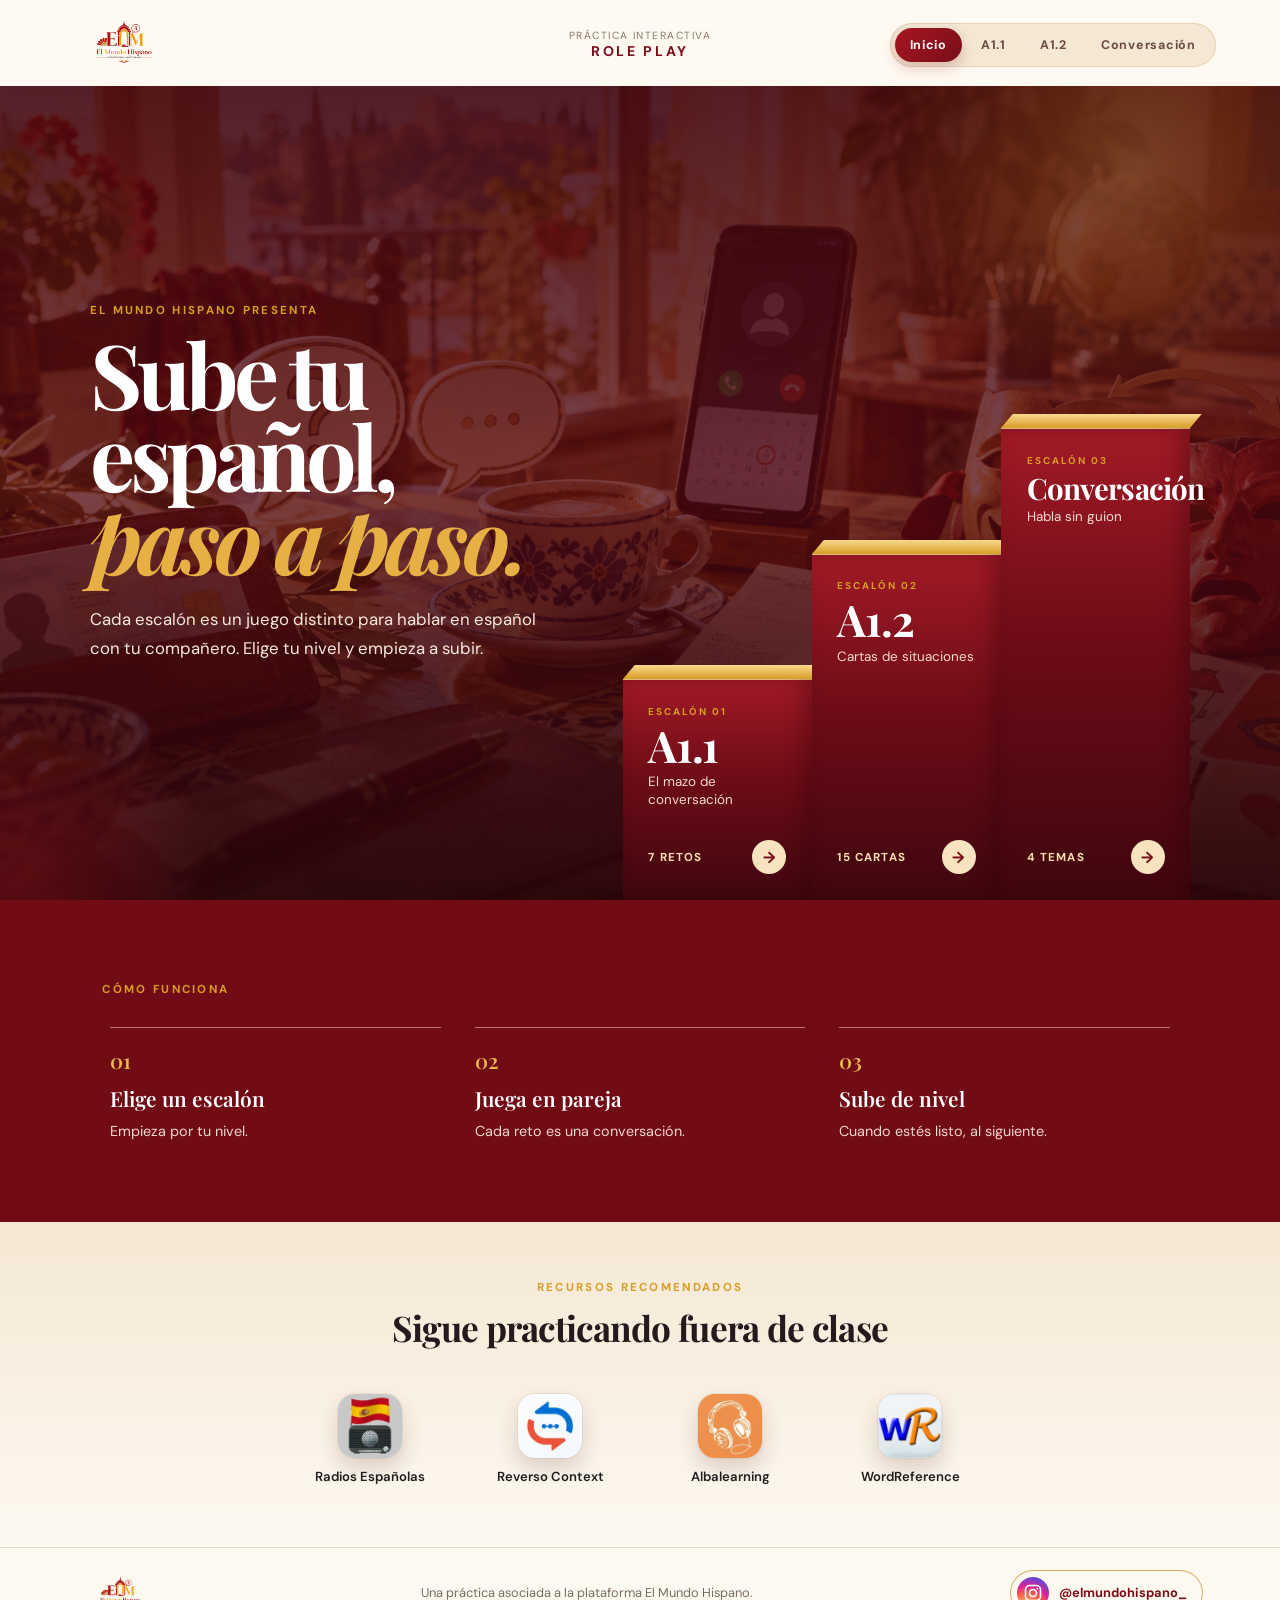
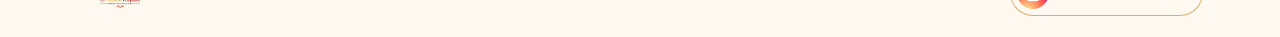
==== commit 3fb577ec: "Add level navigation, fix card open flash and A1.2 title spacing - Header links to every level on de" ====
--- a/index.html
+++ b/index.html
@@ -12,7 +12,8 @@
     <header class="site-header">
       <a class="brand" href="/" aria-label="El Mundo Hispano, inicio"><img src="assets/elm-logo.png" alt="El Mundo Hispano" /></a>
       <div class="header-copy"><span>Práctica interactiva</span><strong>ROLE PLAY</strong></div>
-      <a class="level-link" href="#niveles">Niveles <span>↓</span></a>
+      <nav class="site-nav" aria-label="Niveles"><a href="/" data-sub="Escalera de niveles" aria-current="page">Inicio</a><a href="/a1-1" data-sub="El mazo de conversación">A1.1</a><a href="/a1-2" data-sub="Cartas de situaciones">A1.2</a><a href="/conversacion" data-sub="Habla sin guion">Conversación</a></nav>
+      <button class="menu-toggle" type="button" aria-label="Abrir menú" aria-expanded="false" aria-controls="sideMenu"><span></span><span></span><span></span></button>
     </header>
 
     <main>
--- a/styles.css
+++ b/styles.css
@@ -373,3 +373,61 @@
   .timer-ring { width:104px; height:104px; }
   .timer-time { font-size:1.5rem; }
 }
+
+/* ========== Header navigation (desktop) + side menu (phone) ========== */
+.site-header { display:grid; grid-template-columns:1fr auto 1fr; }
+.site-header .brand { justify-self:start; }
+.site-nav, .menu-toggle { grid-column:3; grid-row:1; justify-self:end; }
+.site-nav { display:flex; align-items:center; gap:4px; padding:5px; border-radius:999px; background:#f4e7d3; box-shadow:inset 0 0 0 1px #e6d2b3; }
+.site-nav a { position:relative; padding:9px 15px; border-radius:999px; color:#6d4b44; text-decoration:none; font-size:.78rem; font-weight:700; letter-spacing:.06em; white-space:nowrap; transition:color .25s ease, background-color .25s ease, box-shadow .25s ease; -webkit-tap-highlight-color:transparent; }
+.site-nav a:hover, .site-nav a:focus-visible { color:var(--wine); background:#fffaf1; outline:none; }
+.site-nav a[aria-current="page"] { color:#fff; background:linear-gradient(135deg,#a71622,#780d18); box-shadow:0 6px 14px #780d1838; }
+.menu-toggle { display:none; }
+html.menu-open, html.menu-open body, html.stage-open, html.stage-open body, html.lightbox-open, html.lightbox-open body { overflow:hidden; }
+html.menu-open body, html.stage-open body, html.lightbox-open body { padding-right:var(--scrollbar, 0px); }
+.side-menu { display:none; }
+@media (max-width:1100px) {
+  .site-header { grid-template-columns:auto 1fr; }
+  .site-header .header-copy { display:none; }
+  .site-nav, .menu-toggle { grid-column:2; }
+}
+@media (max-width:760px) {
+  .site-nav { display:none; }
+  .menu-toggle { display:grid; align-content:center; justify-items:end; gap:5px; width:46px; height:46px; padding:0 11px; border:0; border-radius:50%; background:#f4e7d3; cursor:pointer; -webkit-tap-highlight-color:transparent; transition:background-color .25s ease; }
+  .menu-toggle span { display:block; height:2px; border-radius:2px; background:var(--wine); transition:width .3s ease; }
+  .menu-toggle span:nth-child(1) { width:22px; }
+  .menu-toggle span:nth-child(2) { width:15px; }
+  .menu-toggle span:nth-child(3) { width:19px; }
+  .menu-toggle:hover span, .menu-toggle:focus-visible span { width:22px; }
+  .menu-toggle:focus-visible { outline:2px solid var(--gold); outline-offset:2px; }
+  .side-menu { display:block; position:fixed; z-index:450; inset:0; }
+  .side-menu[hidden] { display:none; }
+  .side-backdrop { position:absolute; inset:0; background:#1c0408a6; -webkit-backdrop-filter:blur(10px); backdrop-filter:blur(10px); opacity:0; transition:opacity .4s ease; }
+  .side-panel { position:absolute; top:0; right:0; bottom:0; width:min(86vw,350px); display:flex; flex-direction:column; padding:18px 20px 28px; overflow-y:auto; color:#fff; background:radial-gradient(circle at 100% 0%,#d89d2533,transparent 45%),radial-gradient(circle at 0% 100%,#a7162266,transparent 50%),linear-gradient(160deg,#6e0c17,#3a060d 70%); box-shadow:-20px 0 50px #0d020466; transform:translateX(104%); transition:transform .45s cubic-bezier(.2,.8,.2,1); }
+  .side-menu.is-open .side-backdrop { opacity:1; }
+  .side-menu.is-open .side-panel { transform:none; }
+  .side-top { display:flex; align-items:center; justify-content:space-between; margin-bottom:26px; }
+  .side-top img { width:86px; height:50px; object-fit:contain; padding:4px 8px; border-radius:10px; background:#fffaf1; }
+  .side-close { position:relative; width:44px; height:44px; border:1px solid #f2cf7d66; border-radius:50%; background:#fffaf114; color:#f9dfae; cursor:pointer; }
+  .side-close span, .side-close span::before { position:absolute; left:50%; top:50%; width:17px; height:2px; border-radius:2px; background:currentColor; transform:translate(-50%,-50%) rotate(45deg); }
+  .side-close span::before { content:''; transform:translate(-50%,-50%) rotate(90deg); }
+  .side-links { display:grid; gap:8px; margin-top:4px; }
+  .side-links a { display:flex; align-items:center; gap:14px; padding:14px; border-radius:14px; color:#fff; text-decoration:none; background:#ffffff0d; box-shadow:inset 0 0 0 1px #f2cf7d26; opacity:0; transform:translateX(30px); transition:opacity .35s ease, transform .45s cubic-bezier(.2,.8,.2,1), background-color .25s ease; transition-delay:calc(.12s + var(--k) * 60ms); -webkit-tap-highlight-color:transparent; }
+  .side-menu.is-open .side-links a { opacity:1; transform:none; }
+  .side-links a:active { background:#ffffff1f; }
+  .side-links a[aria-current="page"] { background:linear-gradient(135deg,#f2cf7d,#d89d25); color:#2a070c; box-shadow:none; }
+  .menu-num { flex:none; width:38px; height:38px; display:grid; place-items:center; border-radius:50%; border:1px solid #f2cf7d66; color:var(--gold); font:700 .95rem 'Playfair Display',serif; }
+  .side-links a[aria-current="page"] .menu-num { border-color:#2a070c55; color:#2a070c; }
+  .menu-label { flex:1; display:grid; gap:2px; }
+  .menu-label strong { font:700 1.3rem/1.1 'Playfair Display',serif; }
+  .menu-label small { font-size:.74rem; color:#f3d6c9; }
+  .side-links a[aria-current="page"] small { color:#4a1a14; }
+  .side-links b { color:var(--gold); }
+  .side-links a[aria-current="page"] b { color:#2a070c; }
+  .side-instagram { margin-top:auto; padding-top:24px; color:#f9dfae; font-size:.82rem; font-weight:700; text-decoration:none; letter-spacing:.04em; }
+}
+html.menu-open .pointer-orb { opacity:0; }
+
+/* A1.2 banner: give the two title lines room to breathe */
+.hero-a12 h1 { line-height:1.06; }
+.hero-a12 h1 em { display:inline-block; margin-top:.08em; }
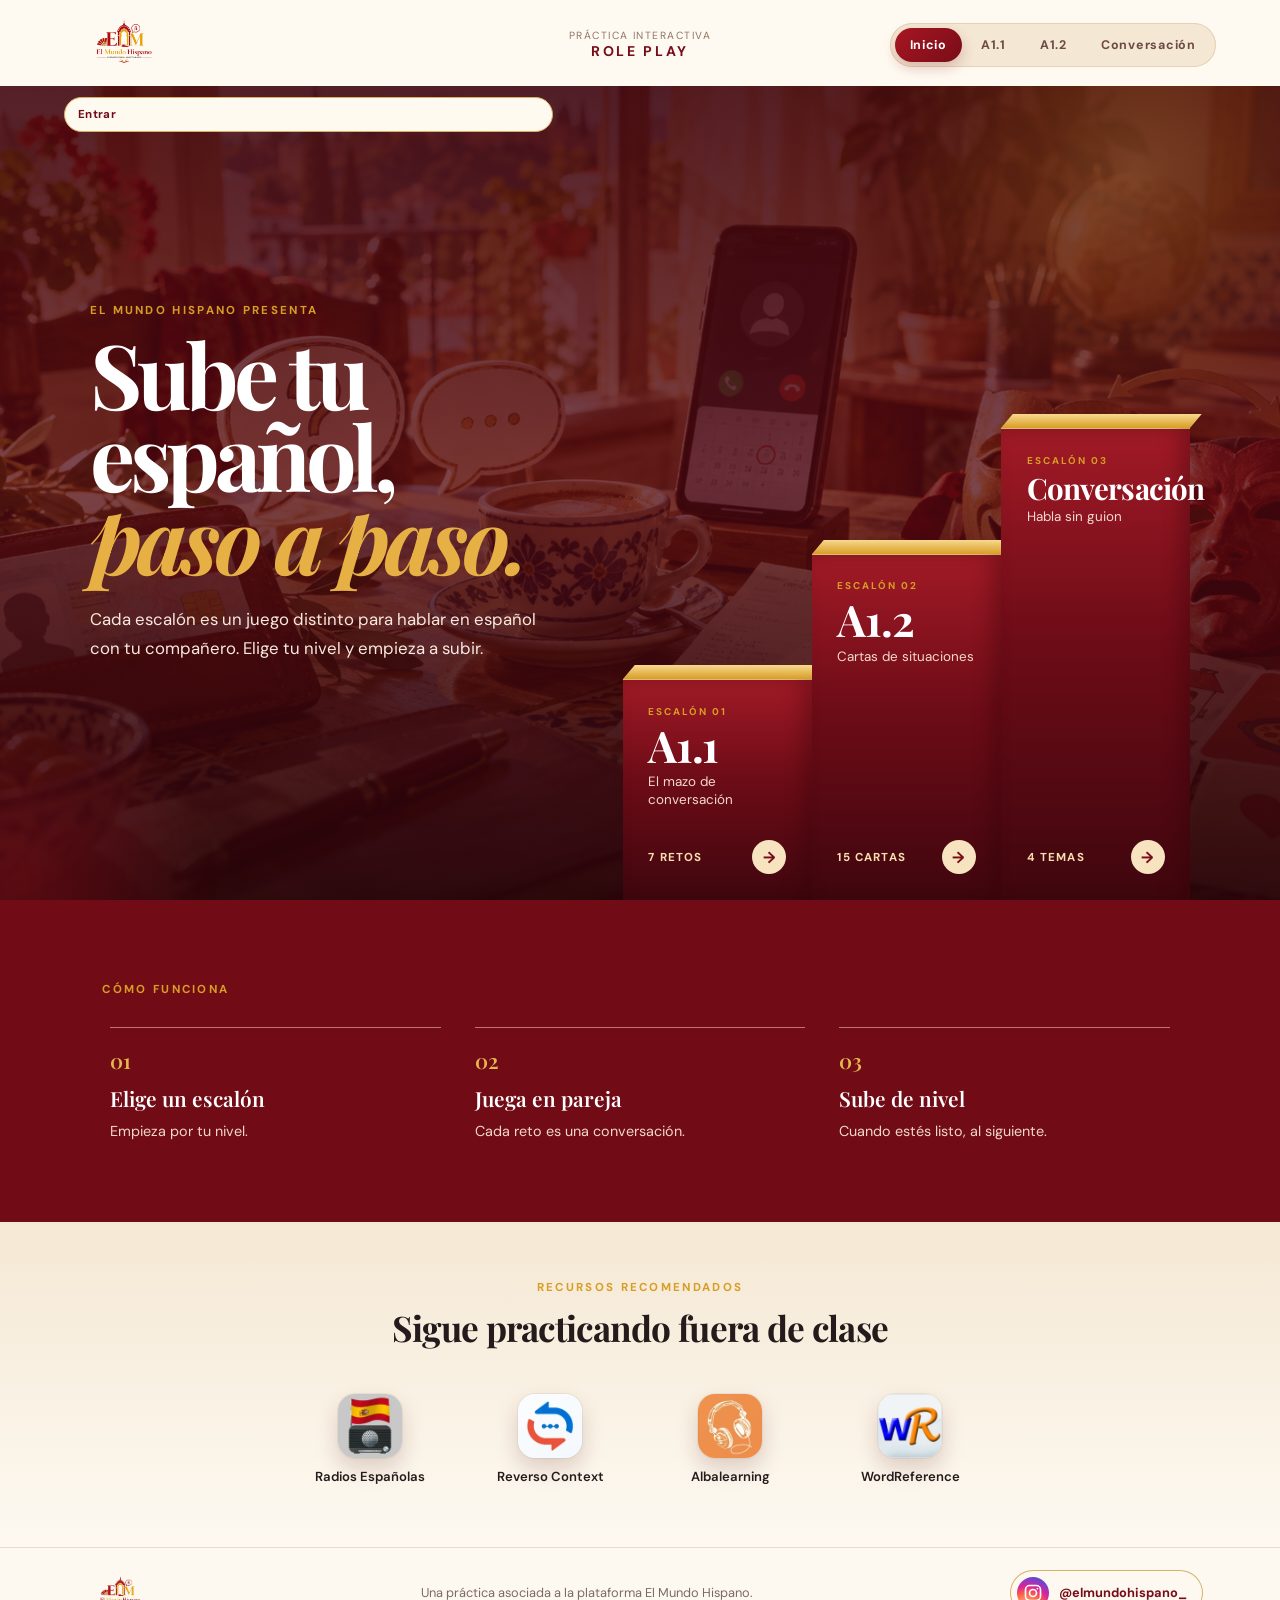
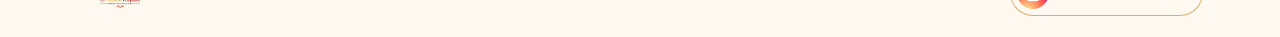
==== commit 1192aa00: "Add passwordless student auth and progress dashboard" ====
--- a/index.html
+++ b/index.html
@@ -66,5 +66,5 @@
       </div>
     </footer>
     <script src="app.js"></script>
-  </body>
+  <script src="student.js"></script></body>
 </html>
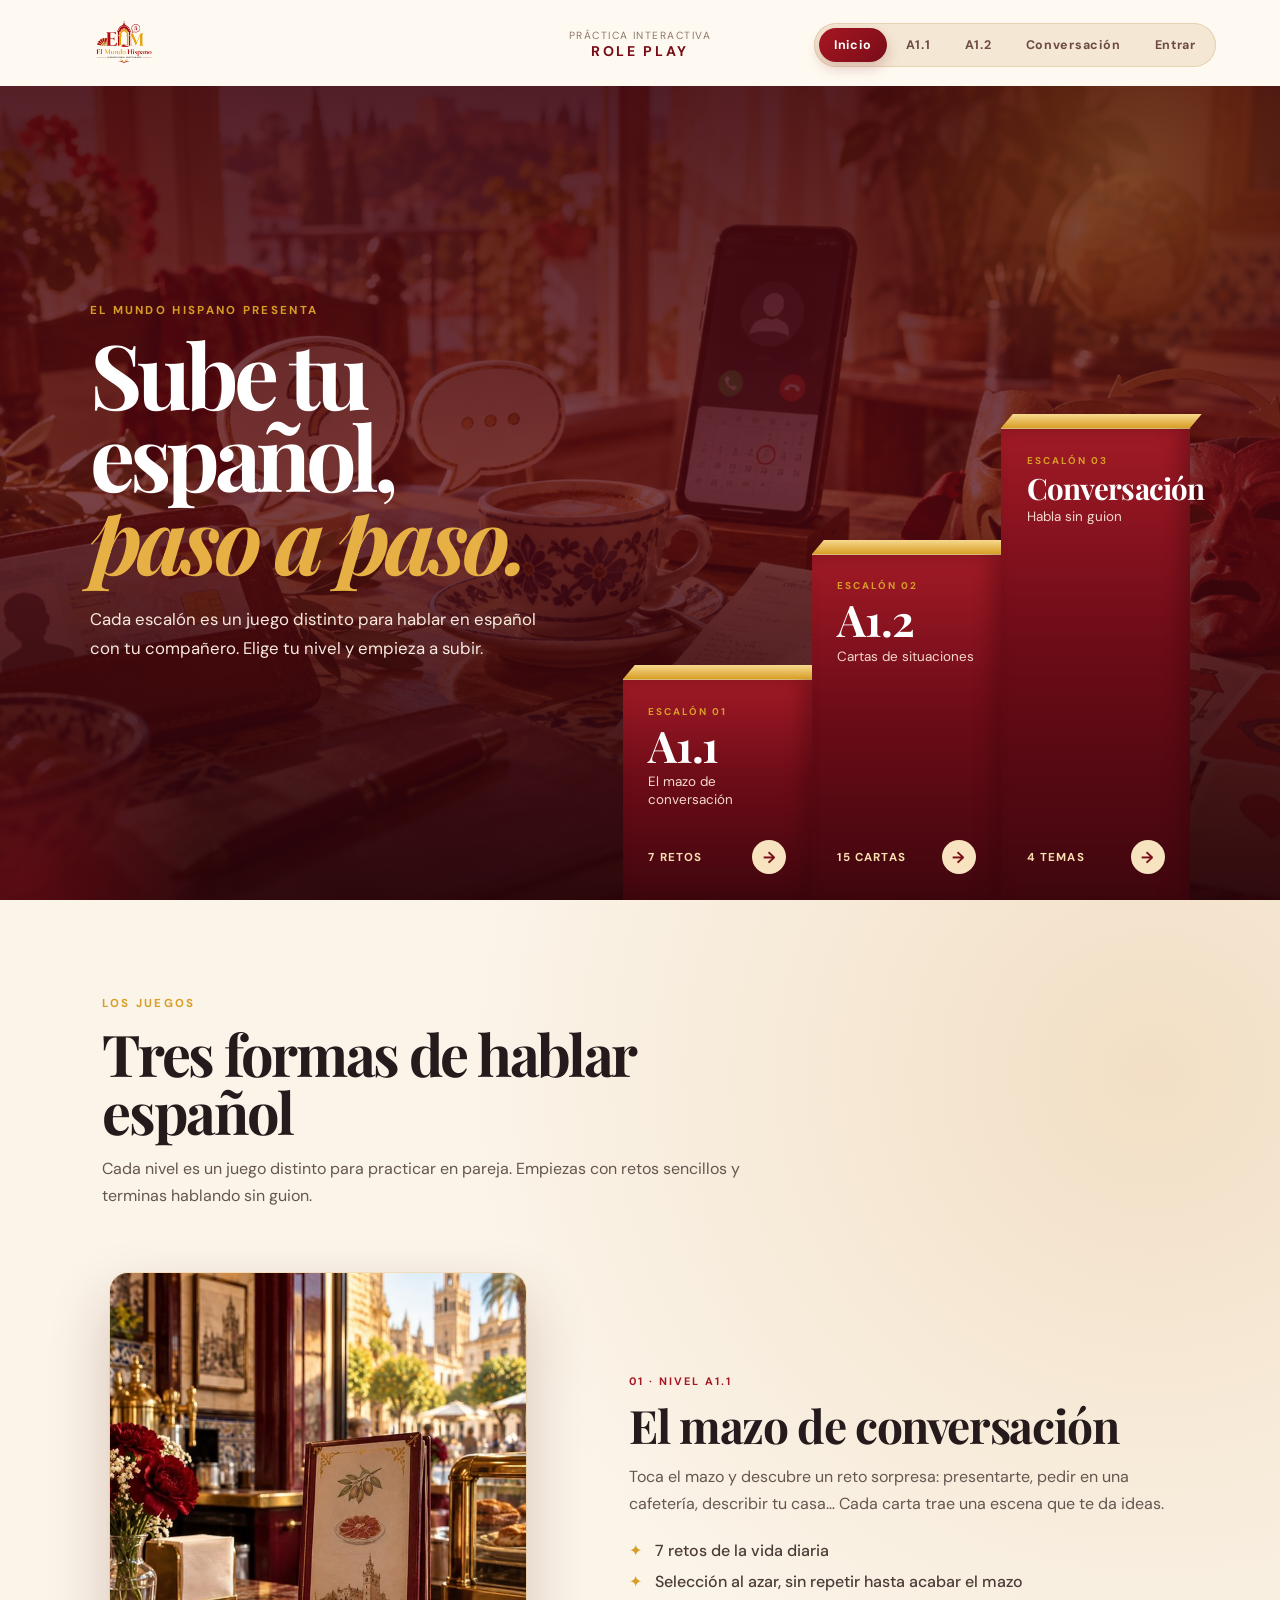
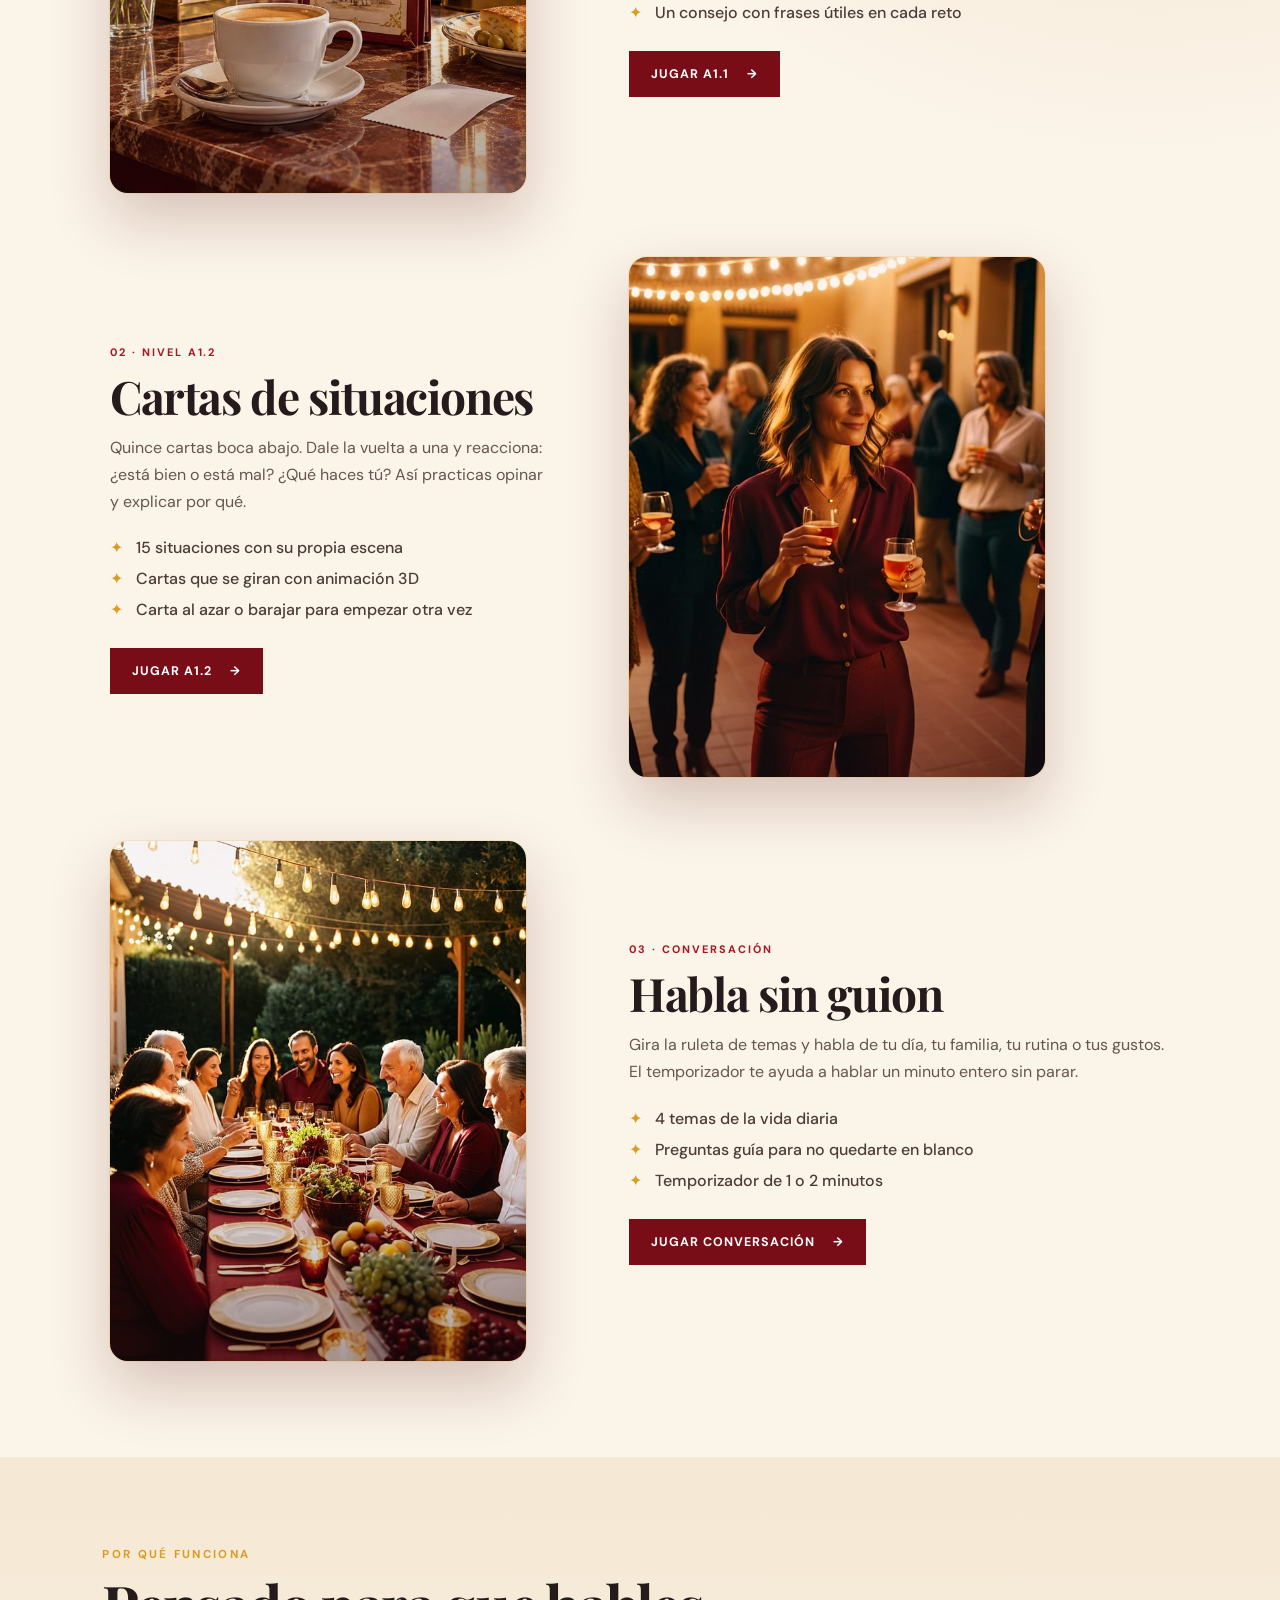
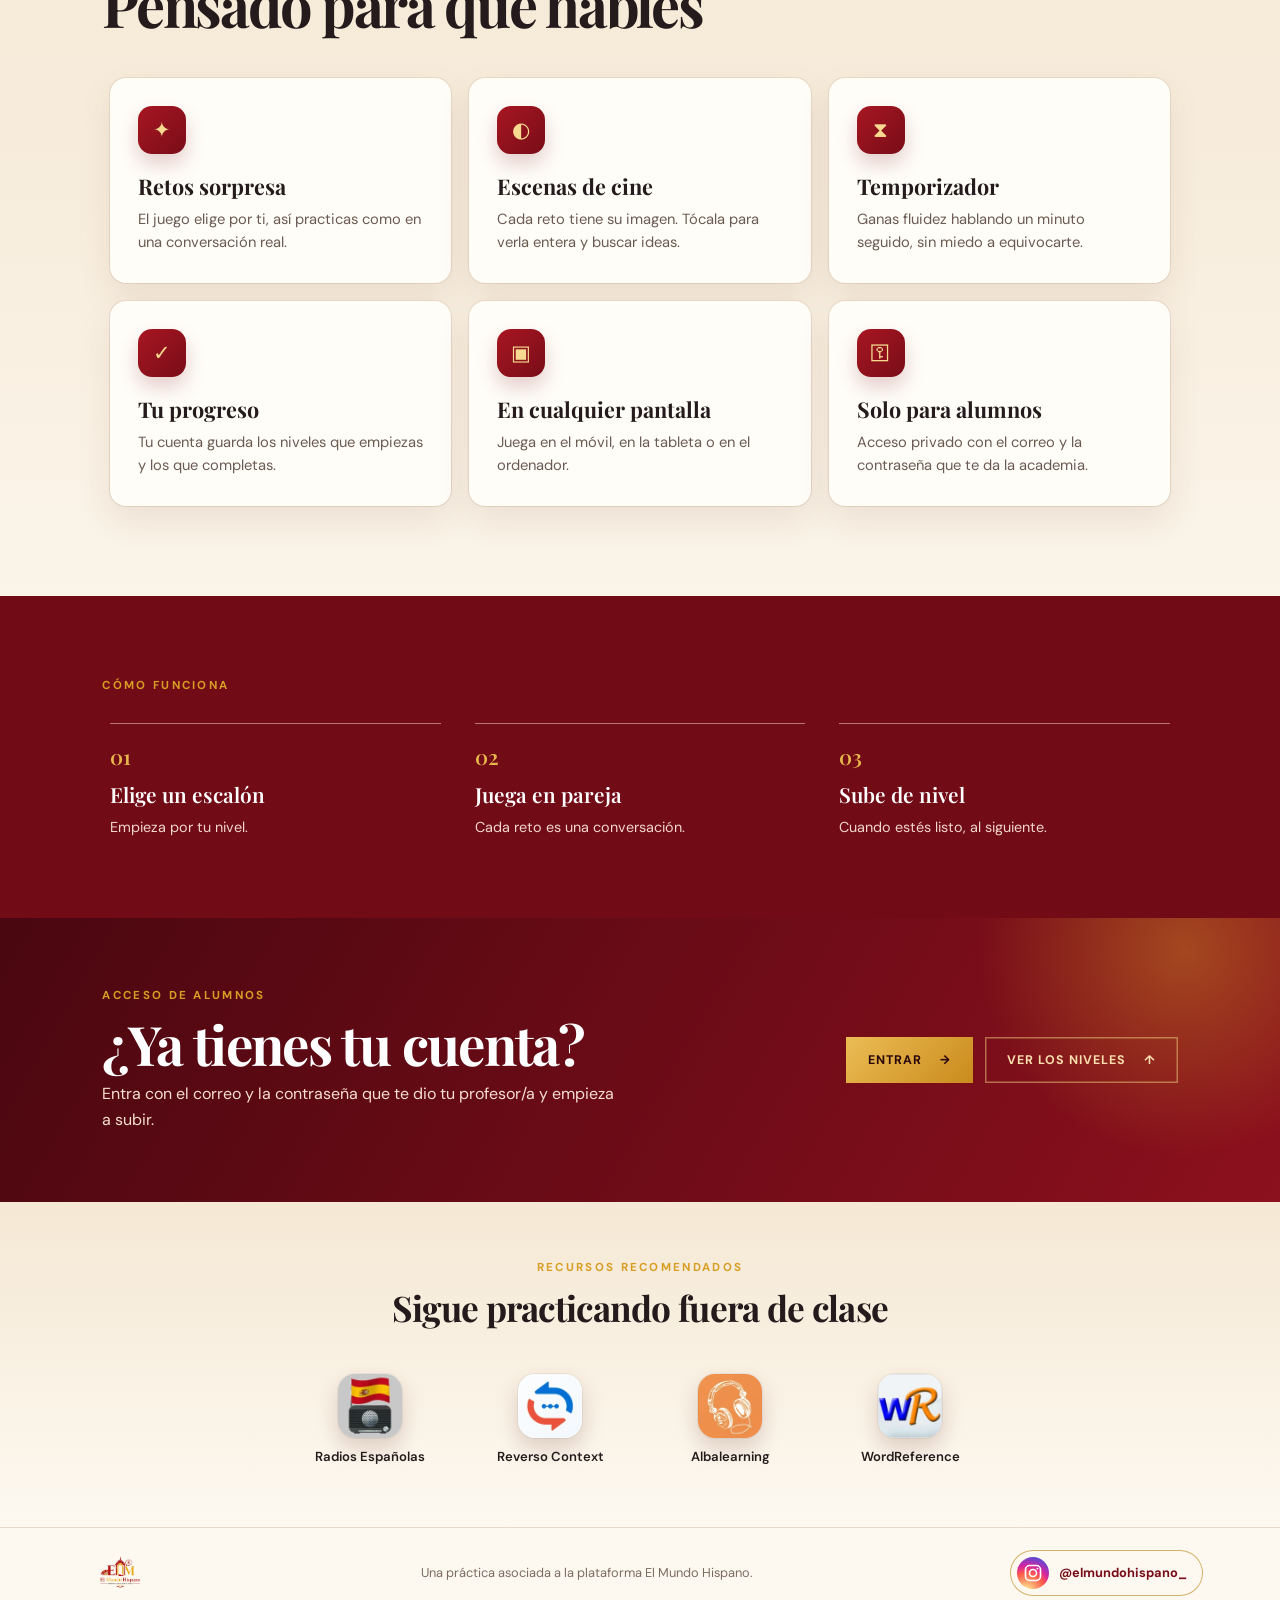
==== commit e04694b3: "Switch to admin-created password accounts with an admin panel - Students log in with email + passwor" ====
--- a/index.html
+++ b/index.html
@@ -46,7 +46,54 @@
         </nav>
       </section>
 
+      <section class="games-intro" aria-labelledby="games-title">
+        <div class="section-heading"><p class="eyebrow">Los juegos</p><h2 id="games-title">Tres formas de hablar español</h2><p>Cada nivel es un juego distinto para practicar en pareja. Empiezas con retos sencillos y terminas hablando sin guion.</p></div>
+        <div class="game-feature">
+          <div class="feature-photo" data-zoom-frame role="button" tabindex="0" aria-label="Ver la imagen completa"><img src="assets/prompt-cafe.jpg" alt="Una cafetería española, escena de un reto de A1.1" loading="lazy" decoding="async" /></div>
+          <div class="feature-copy">
+            <span class="feature-num">01 · Nivel A1.1</span>
+            <h3>El mazo de conversación</h3>
+            <p>Toca el mazo y descubre un reto sorpresa: presentarte, pedir en una cafetería, describir tu casa… Cada carta trae una escena que te da ideas.</p>
+            <ul><li>7 retos de la vida diaria</li><li>Selección al azar, sin repetir hasta acabar el mazo</li><li>Un consejo con frases útiles en cada reto</li></ul>
+            <a class="button" href="/a1-1">Jugar A1.1 <span>→</span></a>
+          </div>
+        </div>
+        <div class="game-feature is-reversed">
+          <div class="feature-photo" data-zoom-frame role="button" tabindex="0" aria-label="Ver la imagen completa"><img src="assets/a12/q14.jpg" alt="Una fiesta llena de desconocidos, escena de una carta de A1.2" loading="lazy" decoding="async" /></div>
+          <div class="feature-copy">
+            <span class="feature-num">02 · Nivel A1.2</span>
+            <h3>Cartas de situaciones</h3>
+            <p>Quince cartas boca abajo. Dale la vuelta a una y reacciona: ¿está bien o está mal? ¿Qué haces tú? Así practicas opinar y explicar por qué.</p>
+            <ul><li>15 situaciones con su propia escena</li><li>Cartas que se giran con animación 3D</li><li>Carta al azar o barajar para empezar otra vez</li></ul>
+            <a class="button" href="/a1-2">Jugar A1.2 <span>→</span></a>
+          </div>
+        </div>
+        <div class="game-feature">
+          <div class="feature-photo" data-zoom-frame role="button" tabindex="0" aria-label="Ver la imagen completa"><img src="assets/conv/c02.jpg" alt="Una familia cenando junta, escena de un tema de conversación" loading="lazy" decoding="async" /></div>
+          <div class="feature-copy">
+            <span class="feature-num">03 · Conversación</span>
+            <h3>Habla sin guion</h3>
+            <p>Gira la ruleta de temas y habla de tu día, tu familia, tu rutina o tus gustos. El temporizador te ayuda a hablar un minuto entero sin parar.</p>
+            <ul><li>4 temas de la vida diaria</li><li>Preguntas guía para no quedarte en blanco</li><li>Temporizador de 1 o 2 minutos</li></ul>
+            <a class="button" href="/conversacion">Jugar Conversación <span>→</span></a>
+          </div>
+        </div>
+      </section>
+
+      <section class="site-features" aria-labelledby="features-title">
+        <div class="section-heading"><p class="eyebrow">Por qué funciona</p><h2 id="features-title">Pensado para que hables</h2></div>
+        <div class="feature-grid">
+          <div><span class="feature-icon" aria-hidden="true">✦</span><h3>Retos sorpresa</h3><p>El juego elige por ti, así practicas como en una conversación real.</p></div>
+          <div><span class="feature-icon" aria-hidden="true">◐</span><h3>Escenas de cine</h3><p>Cada reto tiene su imagen. Tócala para verla entera y buscar ideas.</p></div>
+          <div><span class="feature-icon" aria-hidden="true">⧗</span><h3>Temporizador</h3><p>Ganas fluidez hablando un minuto seguido, sin miedo a equivocarte.</p></div>
+          <div><span class="feature-icon" aria-hidden="true">✓</span><h3>Tu progreso</h3><p>Tu cuenta guarda los niveles que empiezas y los que completas.</p></div>
+          <div><span class="feature-icon" aria-hidden="true">▣</span><h3>En cualquier pantalla</h3><p>Juega en el móvil, en la tableta o en el ordenador.</p></div>
+          <div><span class="feature-icon" aria-hidden="true">⚿</span><h3>Solo para alumnos</h3><p>Acceso privado con el correo y la contraseña que te da la academia.</p></div>
+        </div>
+      </section>
+
       <section class="how-it-works"><p class="eyebrow">Cómo funciona</p><div class="steps"><div><b>01</b><h3>Elige un escalón</h3><p>Empieza por tu nivel.</p></div><div><b>02</b><h3>Juega en pareja</h3><p>Cada reto es una conversación.</p></div><div><b>03</b><h3>Sube de nivel</h3><p>Cuando estés listo, al siguiente.</p></div></div></section>
+      <section class="home-cta" aria-labelledby="cta-title"><div><p class="eyebrow">Acceso de alumnos</p><h2 id="cta-title">¿Ya tienes tu cuenta?</h2><p>Entra con el correo y la contraseña que te dio tu profesor/a y empieza a subir.</p></div><div class="cta-actions"><a class="button button-gold" href="/auth">Entrar <span>→</span></a><a class="button button-ghost-light" href="#niveles">Ver los niveles <span>↑</span></a></div></section>
     </main>
     <footer class="site-footer">
       <div class="footer-apps">
--- a/styles.css
+++ b/styles.css
@@ -431,3 +431,178 @@
 /* A1.2 banner: give the two title lines room to breathe */
 .hero-a12 h1 { line-height:1.06; }
 .hero-a12 h1 em { display:inline-block; margin-top:.08em; }
+
+/* ========== Home: games and features ========== */
+.games-intro { position:relative; overflow:hidden; padding:96px clamp(18px,8vw,112px); background:radial-gradient(circle at 90% 8%,#f2dfc5 0,transparent 30%),var(--cream); }
+.game-feature { max-width:1060px; margin:64px auto 0; display:grid; grid-template-columns:minmax(0,.9fr) minmax(0,1.1fr); gap:clamp(28px,6vw,80px); align-items:center; }
+.game-feature.is-reversed .feature-photo { order:2; }
+.feature-photo { position:relative; overflow:hidden; aspect-ratio:4/5; max-height:520px; border-radius:18px; cursor:zoom-in; box-shadow:0 26px 60px #5b17133a, 0 0 0 1px #f2cf7d55; outline:none; }
+.feature-photo img { width:100%; height:100%; object-fit:cover; transition:transform .9s cubic-bezier(.2,.75,.25,1); }
+.feature-photo::after { content:''; position:absolute; inset:0; background:linear-gradient(180deg,transparent 55%,#25060b66); pointer-events:none; }
+.feature-photo:hover img, .feature-photo:focus-visible img { transform:scale(1.05); }
+.feature-photo.is-zoomed img { opacity:0; }
+.feature-num { font-size:.68rem; font-weight:700; letter-spacing:.18em; text-transform:uppercase; color:var(--red); }
+.feature-copy h3 { margin:12px 0 14px; font:700 clamp(2rem,3.6vw,3rem)/1.02 'Playfair Display',serif; letter-spacing:-.03em; }
+.feature-copy > p { margin:0; color:#655650; line-height:1.7; }
+.feature-copy ul { list-style:none; margin:22px 0 28px; padding:0; display:grid; gap:10px; }
+.feature-copy li { position:relative; padding-left:26px; color:#4b3c38; font-weight:500; }
+.feature-copy li::before { content:'✦'; position:absolute; left:0; color:var(--gold); }
+.site-features { padding:90px clamp(18px,8vw,112px); background:linear-gradient(180deg,#f5e8d4,var(--cream)); }
+.feature-grid { max-width:1060px; margin:44px auto 0; display:grid; grid-template-columns:repeat(3,minmax(0,1fr)); gap:18px; }
+.feature-grid > div { padding:28px; border-radius:16px; background:#fffdf8; box-shadow:0 14px 34px #6d3e261a, 0 0 0 1px #eadbc8; transition:transform .35s cubic-bezier(.2,.8,.2,1), box-shadow .35s ease; }
+.feature-grid > div:hover { transform:translateY(-6px); box-shadow:0 22px 44px #6d3e2626, 0 0 0 1px #e3c58e; }
+.feature-icon { display:grid; place-items:center; width:48px; height:48px; border-radius:14px; background:linear-gradient(135deg,#a71622,#780d18); color:#f7d98f; font-size:1.3rem; box-shadow:0 10px 20px #780d1833; }
+.feature-grid h3 { margin:18px 0 8px; font:700 1.35rem 'Playfair Display',serif; }
+.feature-grid p { margin:0; color:#6b5a52; font-size:.92rem; line-height:1.6; }
+.home-cta { position:relative; overflow:hidden; isolation:isolate; display:flex; align-items:center; justify-content:space-between; gap:24px 40px; flex-wrap:wrap; padding:70px clamp(20px,8vw,112px); background:linear-gradient(120deg,#4a0710,#8c101d); color:#fff; }
+.home-cta::before { content:''; position:absolute; z-index:-1; width:28rem; height:28rem; right:-8rem; top:-12rem; border-radius:50%; background:radial-gradient(circle,#d89d2566,transparent 65%); animation:hero-glow 8s ease-in-out infinite; }
+.home-cta h2 { margin:0 0 10px; font:700 clamp(2rem,4.4vw,3.4rem)/1 'Playfair Display',serif; letter-spacing:-.03em; }
+.home-cta p:not(.eyebrow) { margin:0; color:#f6dfcf; max-width:520px; line-height:1.6; }
+.cta-actions { display:flex; gap:12px; flex-wrap:wrap; }
+@media (max-width:760px) {
+  .games-intro, .site-features { padding:64px 16px; }
+  .game-feature { grid-template-columns:1fr; margin-top:46px; gap:22px; }
+  .game-feature.is-reversed .feature-photo { order:0; }
+  .feature-photo { aspect-ratio:4/3; }
+  .feature-grid { grid-template-columns:1fr; gap:12px; }
+  .feature-grid > div { display:grid; grid-template-columns:48px 1fr; column-gap:16px; padding:20px; }
+  .feature-grid > div .feature-icon { grid-row:span 2; }
+  .feature-grid h3 { margin:2px 0 4px; font-size:1.2rem; }
+  .home-cta { padding:56px 16px; }
+  .cta-actions { width:100%; display:grid; grid-template-columns:1fr; }
+  .cta-actions .button { justify-content:space-between; }
+}
+
+/* ========== Account ========== */
+.account-hero { position:relative; overflow:hidden; isolation:isolate; display:flex; align-items:center; justify-content:space-between; gap:30px; padding:clamp(56px,7vw,96px) clamp(20px,8vw,112px); background:#3d0710; color:#fff; }
+.account-hero::before, .admin-hero::before { content:''; position:absolute; z-index:-1; inset:0; background:radial-gradient(circle at 85% 20%,#d89d2559,transparent 40%),radial-gradient(circle at 5% 100%,#a7162299,transparent 45%),linear-gradient(120deg,#4a0710,#7a0d18 60%,#5a0912); }
+.account-hero::after, .admin-hero::after { content:''; position:absolute; z-index:-1; width:30rem; height:30rem; right:-10rem; top:-14rem; border-radius:50%; background:radial-gradient(circle,#e7b64c40,transparent 65%); filter:blur(10px); animation:hero-glow 9s ease-in-out infinite; }
+.account-copy h1 { margin:0; font:700 clamp(3rem,7vw,5.6rem)/.95 'Playfair Display',serif; letter-spacing:-.05em; animation:hero-title .85s .15s both; }
+.account-copy h1 em { color:#e6b044; }
+.account-email { margin:18px 0 26px; color:#f6dfcf; word-break:break-all; }
+.account-actions { display:flex; gap:10px; flex-wrap:wrap; }
+.account-ring { position:relative; flex:none; width:170px; height:170px; }
+.account-ring svg { width:100%; height:100%; transform:rotate(-90deg); }
+.account-ring .ring-progress { transition:stroke-dashoffset 1.2s cubic-bezier(.2,.8,.2,1); }
+.account-ring > span { position:absolute; inset:0; display:grid; place-content:center; text-align:center; font:700 1.1rem 'Playfair Display',serif; color:#f9dfae; }
+.account-ring strong { font-size:3rem; line-height:1; color:#fff; }
+.account-ring small { display:block; max-width:96px; margin-top:6px; font:600 .64rem/1.3 'DM Sans',sans-serif; letter-spacing:.08em; text-transform:uppercase; color:#f3d6c9; }
+.account-levels { padding:80px clamp(16px,8vw,112px) 96px; background:radial-gradient(circle at 10% 10%,#f2dfc5 0,transparent 30%),var(--cream); }
+.account-message, .admin-note { min-height:1.2em; margin:16px 0 0; color:#8a5a4c; font-size:.88rem; }
+.level-grid { max-width:1060px; margin:22px auto 0; display:grid; grid-template-columns:repeat(3,minmax(0,1fr)); gap:20px; }
+.level-card { display:flex; flex-direction:column; overflow:hidden; border-radius:18px; background:#fffdf8; color:inherit; text-decoration:none; box-shadow:0 16px 36px #6d3e261f, 0 0 0 1px #eadbc8; transition:transform .4s cubic-bezier(.2,.8,.2,1), box-shadow .35s ease; -webkit-tap-highlight-color:transparent; }
+.level-card:hover, .level-card:focus-visible { transform:translateY(-8px); box-shadow:0 26px 50px #6d3e2633, 0 0 0 2px var(--gold); outline:none; }
+.level-photo { position:relative; display:block; aspect-ratio:16/10; overflow:hidden; }
+.level-photo img { width:100%; height:100%; object-fit:cover; transition:transform .8s cubic-bezier(.2,.75,.25,1); }
+.level-card:hover .level-photo img { transform:scale(1.06); }
+.level-body { flex:1; display:flex; flex-direction:column; gap:8px; padding:22px 22px 20px; }
+.level-kicker { font-size:.66rem; font-weight:700; letter-spacing:.16em; text-transform:uppercase; color:var(--red); }
+.level-body strong { font:700 1.55rem/1.08 'Playfair Display',serif; }
+.level-desc { color:#6b5a52; font-size:.9rem; line-height:1.5; }
+.level-foot { margin-top:auto; padding-top:14px; display:flex; align-items:center; justify-content:space-between; gap:10px; border-top:1px solid #eadbc8; }
+.level-state { padding:5px 11px; border-radius:999px; background:#f4e7d3; color:#7a5d4f; font-size:.72rem; font-weight:700; }
+.level-card.is-started .level-state { background:#fbe8bf; color:#8a5a12; }
+.level-card.is-completed .level-state { background:#dcefd7; color:#2f6b2a; }
+.level-go { display:inline-flex; align-items:center; gap:8px; color:var(--wine); font-weight:700; font-size:.82rem; letter-spacing:.06em; text-transform:uppercase; }
+.level-go b { display:grid; place-items:center; width:30px; height:30px; border-radius:50%; background:var(--wine); color:#fff; transition:transform .3s ease; }
+.level-card:hover .level-go b { transform:translateX(4px); }
+@media (max-width:760px) {
+  .account-hero { flex-direction:column; align-items:flex-start; padding:52px 16px 56px; }
+  .account-ring { align-self:center; width:150px; height:150px; }
+  .account-actions { width:100%; display:grid; }
+  .account-levels { padding:56px 14px 70px; }
+  .level-grid { grid-template-columns:1fr; gap:14px; }
+  .level-card { flex-direction:row; }
+  .level-photo { flex:none; width:34%; aspect-ratio:auto; }
+  .level-body { padding:16px; }
+  .level-body strong { font-size:1.25rem; }
+  .level-desc { font-size:.82rem; }
+  .level-go span, .level-go { font-size:.72rem; }
+}
+
+/* ========== Admin ========== */
+.admin-hero { position:relative; overflow:hidden; isolation:isolate; padding:clamp(52px,6vw,84px) clamp(20px,6vw,80px); color:#fff; display:grid; grid-template-columns:minmax(0,1fr) auto; gap:28px; align-items:end; }
+.admin-hero h1 { margin:0; font:700 clamp(2.8rem,6vw,5rem)/.95 'Playfair Display',serif; letter-spacing:-.05em; }
+.admin-hero h1 em { color:#e6b044; }
+.admin-hero .intro { margin:16px 0 0; }
+.admin-stats { display:grid; grid-template-columns:repeat(4,minmax(0,1fr)); gap:10px; }
+.admin-stats div { min-width:120px; padding:16px 18px; border-radius:14px; background:#ffffff12; box-shadow:inset 0 0 0 1px #f2cf7d33; -webkit-backdrop-filter:blur(6px); backdrop-filter:blur(6px); }
+.admin-stats strong { display:block; font:700 2rem/1 'Playfair Display',serif; color:#fff; }
+.admin-stats span { display:block; margin-top:6px; font-size:.68rem; font-weight:700; letter-spacing:.1em; text-transform:uppercase; color:#f3d6c9; }
+.admin-main { display:grid; grid-template-columns:minmax(0,1.6fr) minmax(300px,1fr); gap:22px; align-items:start; padding:40px clamp(14px,5vw,64px) 80px; background:var(--cream); }
+.admin-main[hidden] { display:none; }
+.admin-side { display:grid; gap:22px; position:sticky; top:16px; }
+.admin-panel { padding:24px; border-radius:18px; background:#fffdf8; box-shadow:0 14px 34px #6d3e261a, 0 0 0 1px #eadbc8; }
+.admin-panel h2 { margin:0; font:700 1.6rem 'Playfair Display',serif; }
+.admin-panel .eyebrow { margin-bottom:6px; color:var(--red); }
+.panel-head { display:flex; align-items:end; justify-content:space-between; gap:14px; flex-wrap:wrap; margin-bottom:16px; }
+.panel-tools { display:flex; gap:8px; flex:1; justify-content:flex-end; min-width:220px; }
+.admin-search, .admin-panel input, .admin-dialog input { width:100%; padding:11px 14px; border:1px solid #e2d3c2; border-radius:10px; background:#fff; color:var(--ink); font:500 .92rem 'DM Sans',sans-serif; outline:none; transition:border-color .2s ease, box-shadow .2s ease; }
+.admin-search { max-width:280px; }
+.admin-search:focus, .admin-panel input:focus, .admin-dialog input:focus { border-color:var(--gold); box-shadow:0 0 0 4px #d89d2522; }
+.icon-button { flex:none; width:42px; height:42px; border:0; border-radius:10px; background:#f4e7d3; color:var(--wine); font-size:1.15rem; cursor:pointer; }
+.icon-button.is-spinning { animation:spin-once .6s ease; }
+@keyframes spin-once { to { transform:rotate(360deg); } }
+.student-list { display:grid; gap:10px; }
+.student-row { display:grid; grid-template-columns:44px minmax(0,1fr) auto; grid-template-areas:'avatar info actions' 'avatar progress actions'; gap:6px 14px; align-items:center; padding:14px 16px; border-radius:14px; background:#fff; box-shadow:0 0 0 1px #efe2d0; transition:box-shadow .25s ease; }
+.student-row:hover { box-shadow:0 0 0 1px #e3c58e, 0 10px 22px #6d3e2614; }
+.student-row.is-disabled { opacity:.6; }
+.student-avatar { grid-area:avatar; display:grid; place-items:center; width:44px; height:44px; border-radius:50%; background:linear-gradient(135deg,#a71622,#780d18); color:#f7d98f; font:700 1.1rem 'Playfair Display',serif; }
+.student-info { grid-area:info; display:grid; gap:2px; min-width:0; }
+.student-info strong { font-size:.98rem; }
+.student-info span { color:#6b5a52; font-size:.84rem; overflow-wrap:anywhere; }
+.student-info small { color:#9a857a; font-size:.74rem; }
+.badge { margin-left:6px; padding:2px 8px; border-radius:999px; background:#f1dcdc; color:#8a1f22; font-style:normal; font-size:.66rem; }
+.student-progress { grid-area:progress; display:flex; gap:6px; flex-wrap:wrap; }
+.chip { padding:3px 10px; border-radius:999px; background:#f2ece4; color:#9a857a; font-size:.7rem; font-weight:700; }
+.chip.is-started { background:#fbe8bf; color:#8a5a12; }
+.chip.is-completed { background:#dcefd7; color:#2f6b2a; }
+.student-actions { grid-area:actions; display:flex; flex-direction:column; gap:6px; }
+.mini-button { padding:7px 12px; border:0; border-radius:8px; background:#f4e7d3; color:var(--wine); font:700 .74rem 'DM Sans',sans-serif; cursor:pointer; white-space:nowrap; transition:background-color .2s ease, color .2s ease; }
+.mini-button:hover, .mini-button:focus-visible { background:#ecd9bc; outline:none; }
+.mini-button.is-danger, .button.is-danger { background:#f6dede; color:#9b1c1f; }
+.mini-button.is-danger:hover, .button.is-danger:hover { background:#9b1c1f; color:#fff; }
+#addForm { display:grid; gap:12px; margin-top:16px; }
+#addForm label { display:grid; gap:6px; font-size:.78rem; font-weight:700; color:#4b3c38; }
+.password-row { display:flex; gap:8px; }
+#addForm .button { justify-content:space-between; margin-top:4px; }
+.credentials { margin-top:14px; padding:14px; border-radius:12px; background:#fbf1e1; box-shadow:inset 0 0 0 1px #ecd5ad; }
+.credentials p { margin:0 0 8px; font-size:.8rem; font-weight:700; color:#6d4b44; }
+.credentials pre { margin:0 0 10px; white-space:pre-wrap; font:500 .82rem/1.5 'DM Sans',sans-serif; color:var(--ink); user-select:all; }
+.live-dot { width:10px; height:10px; border-radius:50%; background:#3fa44a; box-shadow:0 0 0 0 #3fa44a88; animation:live-pulse 1.8s infinite; }
+@keyframes live-pulse { 70% { box-shadow:0 0 0 10px #3fa44a00; } 100% { box-shadow:0 0 0 0 #3fa44a00; } }
+.activity-feed { list-style:none; margin:0; padding:0; display:grid; gap:2px; max-height:520px; overflow:auto; }
+.activity-feed li { display:grid; grid-template-columns:28px 1fr auto; gap:10px; align-items:center; padding:10px 6px; border-bottom:1px solid #f1e6d6; font-size:.86rem; color:#4b3c38; }
+.activity-feed time { color:#9a857a; font-size:.72rem; white-space:nowrap; }
+.feed-icon { display:grid; place-items:center; width:28px; height:28px; border-radius:50%; background:#f4e7d3; color:var(--wine); font-size:.8rem; }
+.feed-completed .feed-icon { background:#dcefd7; color:#2f6b2a; }
+.feed-started .feed-icon { background:#fbe8bf; color:#8a5a12; }
+.activity-feed .feed-empty { display:block; color:#9a857a; border:0; }
+.admin-dialog { width:min(440px,calc(100vw - 32px)); padding:28px; border:0; border-radius:18px; background:#fffdf8; color:var(--ink); box-shadow:0 30px 80px #1c040866; }
+.admin-dialog::backdrop { background:#1c0408a6; -webkit-backdrop-filter:blur(8px); backdrop-filter:blur(8px); }
+.admin-dialog[open] { animation:card-selected .4s cubic-bezier(.2,.75,.22,1.2); }
+.admin-dialog .eyebrow { margin-bottom:6px; color:var(--red); }
+.admin-dialog h3 { margin:0 0 10px; font:700 1.6rem/1.1 'Playfair Display',serif; }
+.admin-dialog p:not(.eyebrow) { margin:0 0 14px; color:#6b5a52; line-height:1.55; }
+.dialog-actions { display:flex; justify-content:flex-end; gap:10px; margin-top:8px; }
+.dialog-actions .button { padding:13px 18px; }
+@media (max-width:1000px) {
+  .admin-hero { grid-template-columns:1fr; }
+  .admin-main { grid-template-columns:1fr; }
+  .admin-side { position:static; order:-1; }
+}
+@media (max-width:760px) {
+  .admin-hero { padding:48px 16px; }
+  .admin-stats { grid-template-columns:repeat(2,minmax(0,1fr)); }
+  .admin-stats div { min-width:0; }
+  .admin-main { padding:20px 10px 60px; gap:14px; }
+  .admin-panel { padding:18px 14px; }
+  .admin-search { max-width:none; }
+  .student-row { grid-template-columns:40px minmax(0,1fr); grid-template-areas:'avatar info' 'progress progress' 'actions actions'; }
+  .student-actions { flex-direction:row; flex-wrap:wrap; }
+  .student-actions .mini-button { flex:1; }
+  .activity-feed li { grid-template-columns:28px 1fr; }
+  .activity-feed time { grid-column:2; }
+  .dialog-actions { display:grid; grid-template-columns:1fr 1fr; }
+}
+.ring-count { display:block; font-weight:700; }
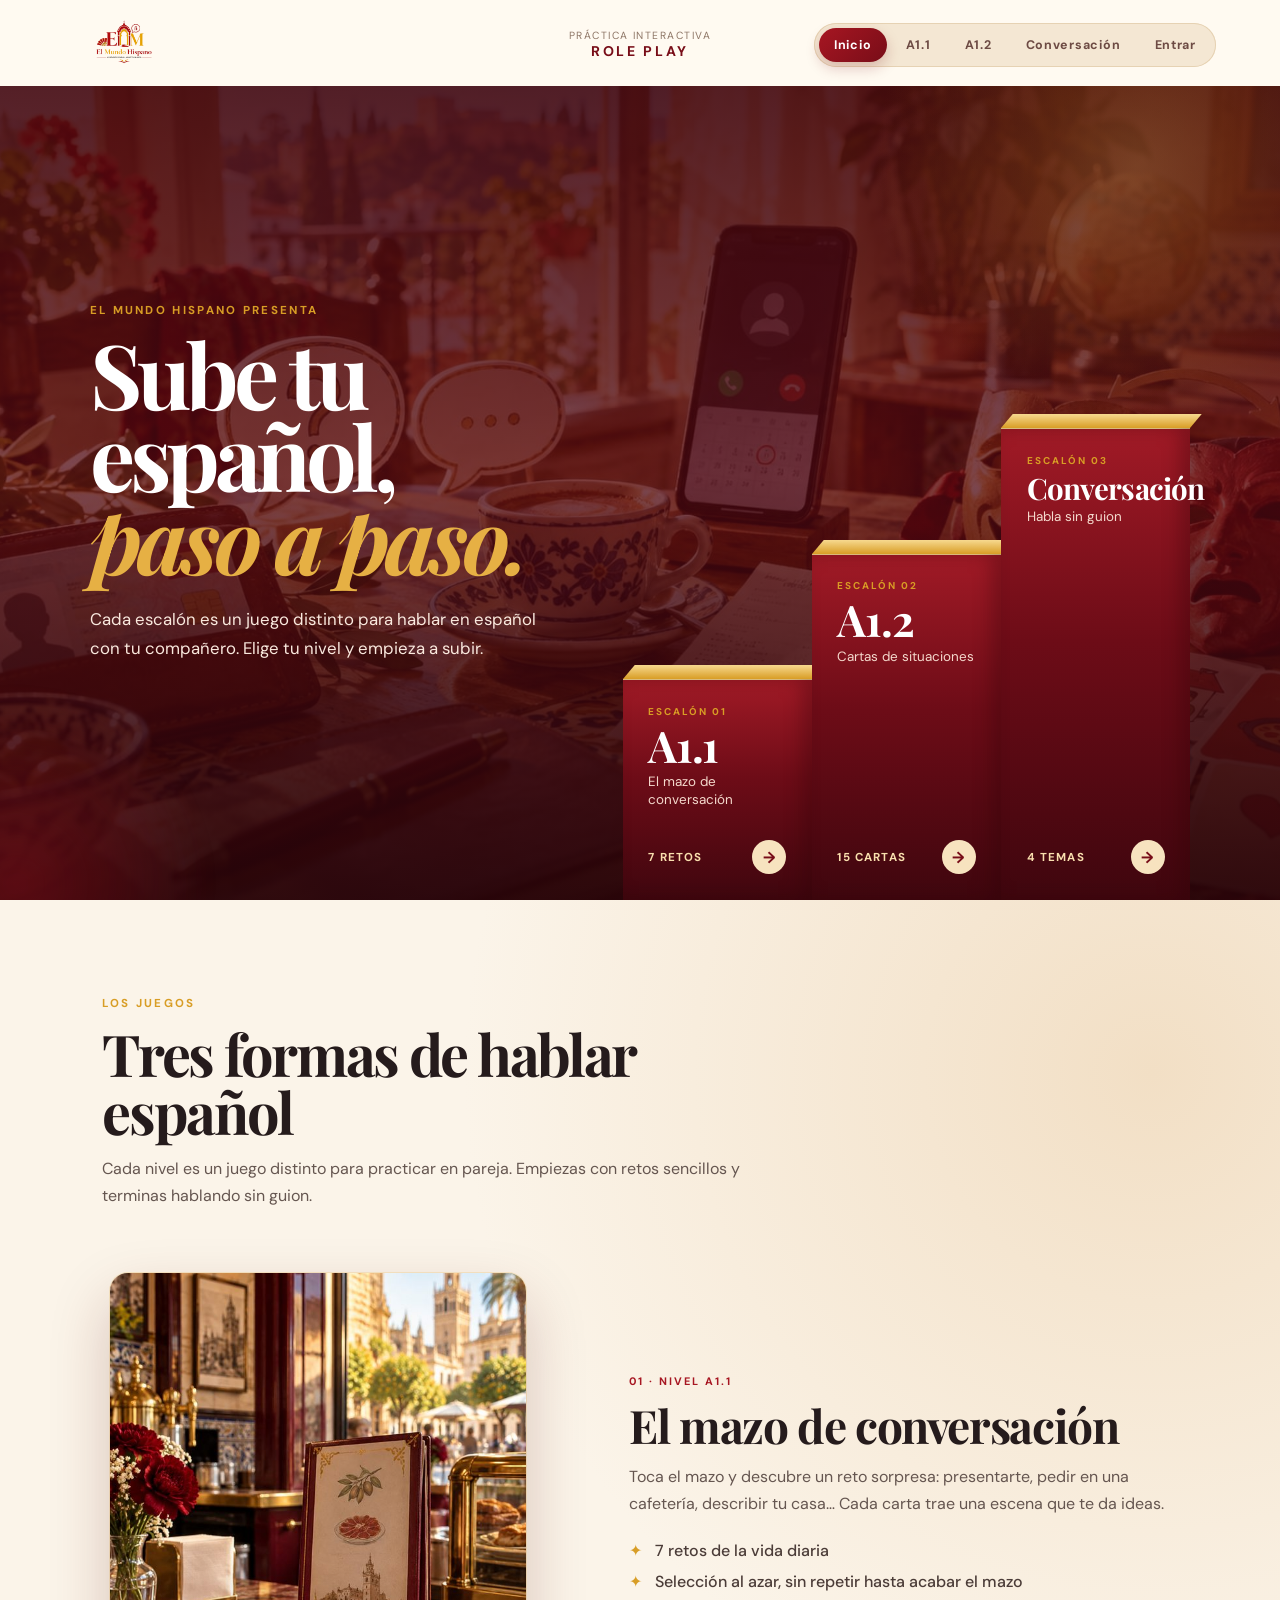
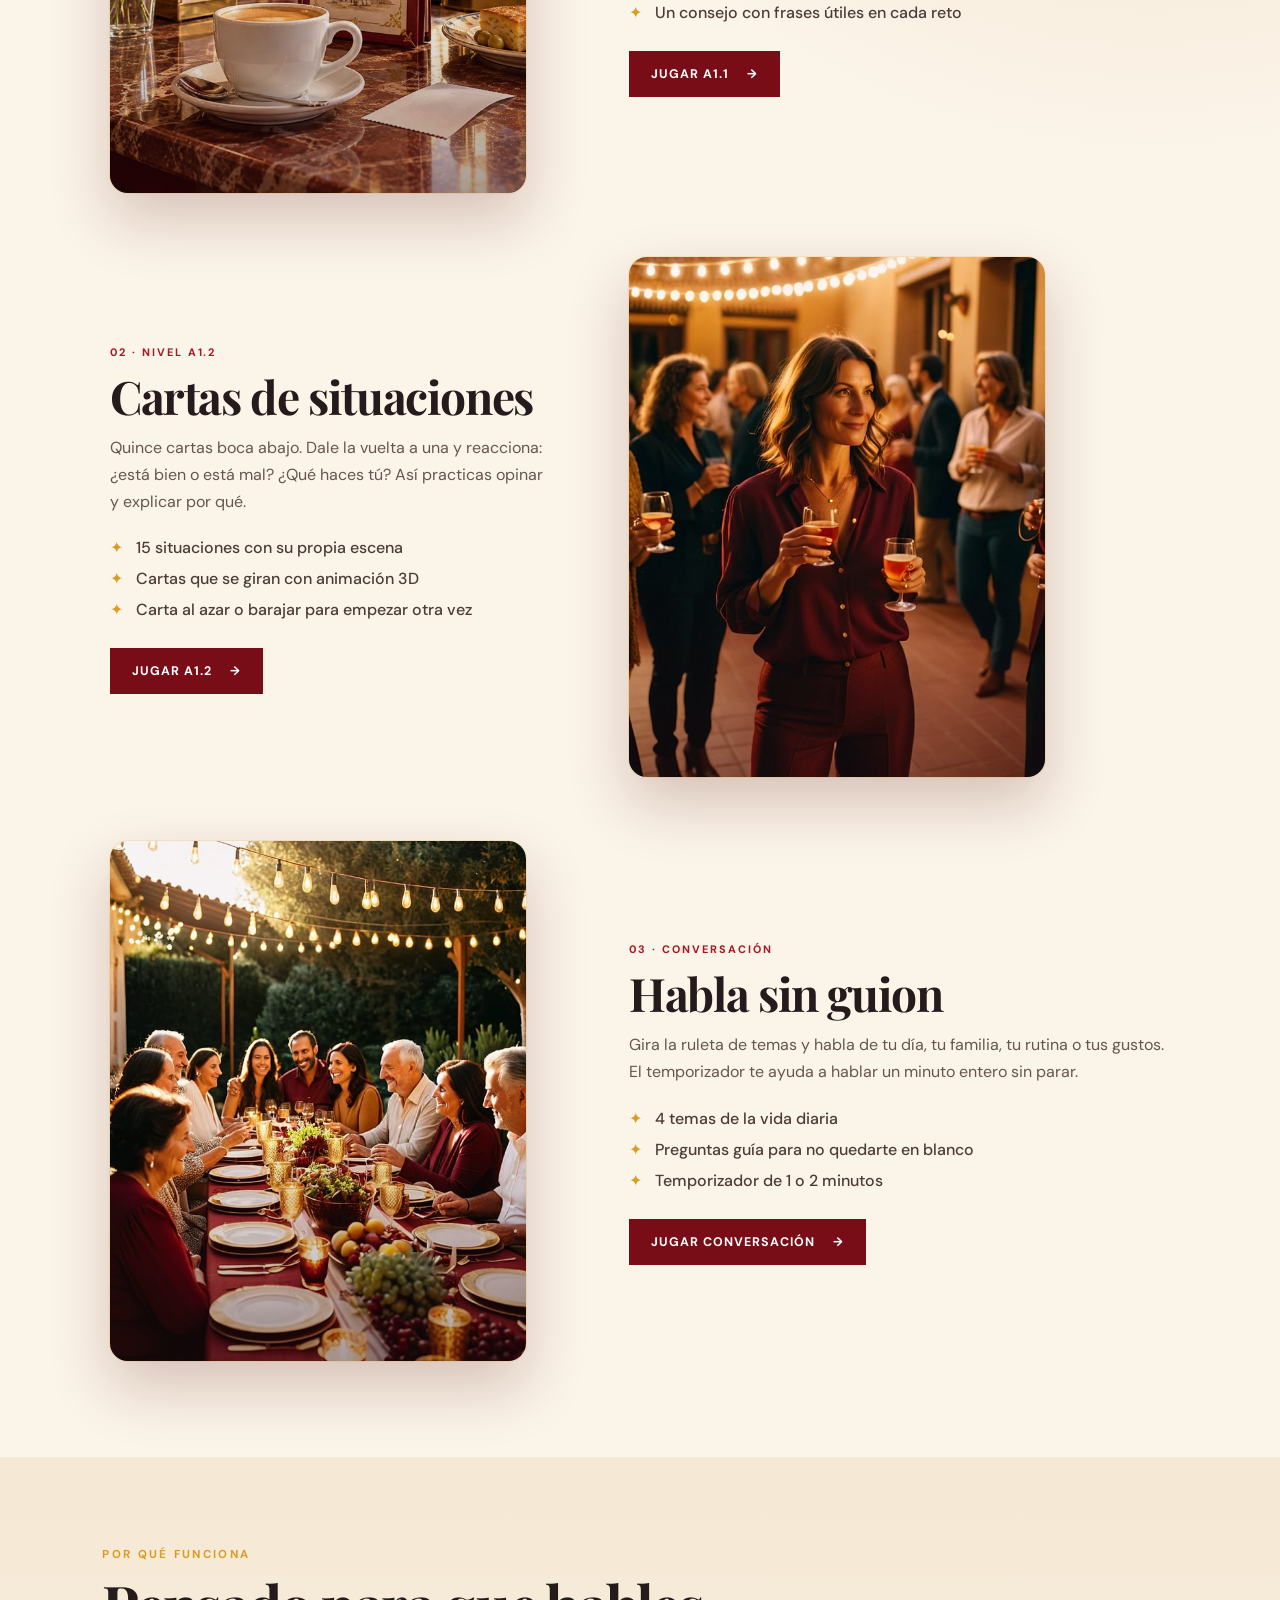
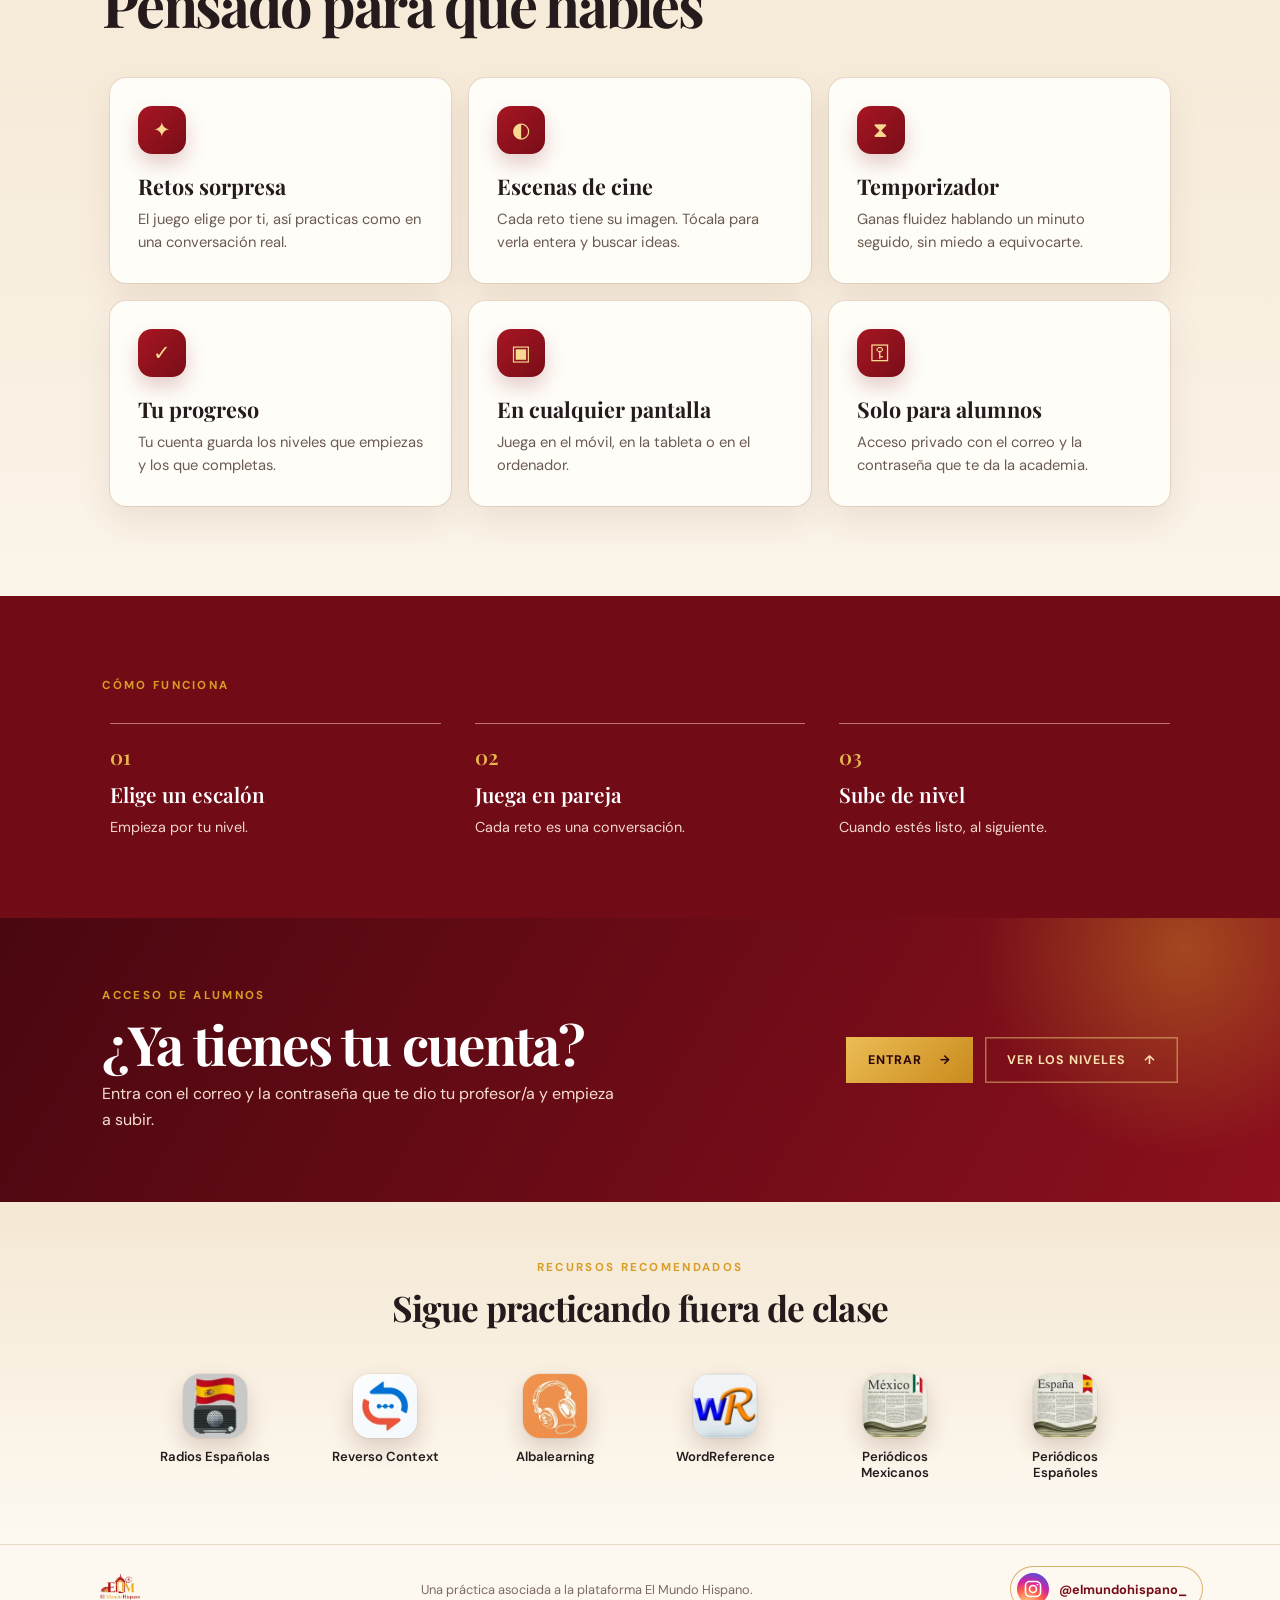
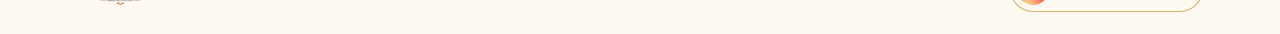
==== commit 6af253ec: "Add Periódicos Mexicanos and Periódicos Españoles to recommended apps Six app icons now: one row on " ====
--- a/index.html
+++ b/index.html
@@ -49,7 +49,7 @@
       <section class="games-intro" aria-labelledby="games-title">
         <div class="section-heading"><p class="eyebrow">Los juegos</p><h2 id="games-title">Tres formas de hablar español</h2><p>Cada nivel es un juego distinto para practicar en pareja. Empiezas con retos sencillos y terminas hablando sin guion.</p></div>
         <div class="game-feature">
-          <div class="feature-photo" data-zoom-frame role="button" tabindex="0" aria-label="Ver la imagen completa"><img src="assets/prompt-cafe.jpg" alt="Una cafetería española, escena de un reto de A1.1" loading="lazy" decoding="async" /></div>
+          <div class="feature-photo" data-zoom-frame role="button" tabindex="0" aria-label="Ver la imagen completa"><img src="assets/home/game-a1-1.jpg" alt="Una cafetería española, escena de un reto de A1.1" loading="lazy" decoding="async" /></div>
           <div class="feature-copy">
             <span class="feature-num">01 · Nivel A1.1</span>
             <h3>El mazo de conversación</h3>
@@ -59,7 +59,7 @@
           </div>
         </div>
         <div class="game-feature is-reversed">
-          <div class="feature-photo" data-zoom-frame role="button" tabindex="0" aria-label="Ver la imagen completa"><img src="assets/a12/q14.jpg" alt="Una fiesta llena de desconocidos, escena de una carta de A1.2" loading="lazy" decoding="async" /></div>
+          <div class="feature-photo" data-zoom-frame role="button" tabindex="0" aria-label="Ver la imagen completa"><img src="assets/home/game-a1-2.jpg" alt="Una fiesta llena de desconocidos, escena de una carta de A1.2" loading="lazy" decoding="async" /></div>
           <div class="feature-copy">
             <span class="feature-num">02 · Nivel A1.2</span>
             <h3>Cartas de situaciones</h3>
@@ -69,7 +69,7 @@
           </div>
         </div>
         <div class="game-feature">
-          <div class="feature-photo" data-zoom-frame role="button" tabindex="0" aria-label="Ver la imagen completa"><img src="assets/conv/c02.jpg" alt="Una familia cenando junta, escena de un tema de conversación" loading="lazy" decoding="async" /></div>
+          <div class="feature-photo" data-zoom-frame role="button" tabindex="0" aria-label="Ver la imagen completa"><img src="assets/home/game-conv.jpg" alt="Una familia cenando junta, escena de un tema de conversación" loading="lazy" decoding="async" /></div>
           <div class="feature-copy">
             <span class="feature-num">03 · Conversación</span>
             <h3>Habla sin guion</h3>
@@ -104,6 +104,8 @@
           <li><a href="https://context.reverso.net/traduccion/" target="_blank" rel="noopener"><img src="assets/apps/reverso.webp" alt="" width="72" height="72" loading="lazy" /><span>Reverso Context</span></a></li>
           <li><a href="https://albalearning.com/" target="_blank" rel="noopener"><img src="assets/apps/alba.webp" alt="" width="72" height="72" loading="lazy" /><span>Albalearning</span></a></li>
           <li><a href="https://www.wordreference.com/es/" target="_blank" rel="noopener"><img src="assets/apps/wr.webp" alt="" width="72" height="72" loading="lazy" /><span>WordReference</span></a></li>
+          <li><a href="https://play.google.com/store/apps/details?id=com.tachanfil.periodicosmexicanos" target="_blank" rel="noopener"><img src="assets/apps/periodicos-mx.webp" alt="" width="72" height="72" loading="lazy" /><span>Periódicos Mexicanos</span></a></li>
+          <li><a href="https://play.google.com/store/apps/details?id=com.trickiapps.periodicosespanoles" target="_blank" rel="noopener"><img src="assets/apps/periodicos-es.webp" alt="" width="72" height="72" loading="lazy" /><span>Periódicos Españoles</span></a></li>
         </ul>
       </div>
       <div class="footer-bottom">
--- a/styles.css
+++ b/styles.css
@@ -1,5 +1,5 @@
 @import url('https://fonts.googleapis.com/css2?family=DM+Sans:wght@400;500;600;700&family=Playfair+Display:ital,wght@0,600;0,700;1,600;1,700&display=swap');
-:root{--wine:#780d18;--red:#a71622;--gold:#d89d25;--ink:#251b1c;--cream:#fbf4e9;--paper:#fffdf8}*{box-sizing:border-box}html{scroll-behavior:smooth}body{margin:0;background:var(--cream);color:var(--ink);font-family:'DM Sans',sans-serif}.site-header{height:86px;padding:8px clamp(16px,5vw,72px);background:#fffaf1;display:flex;align-items:center;justify-content:space-between;gap:16px}.brand img{width:118px;height:68px;object-fit:contain}.header-copy{display:flex;flex-direction:column;text-align:center;font-size:.65rem;letter-spacing:.14em;text-transform:uppercase;color:#8e7666}.header-copy strong{font-size:.88rem;letter-spacing:.19em;color:var(--wine)}.level-link{font-weight:700;color:var(--wine);text-decoration:none;border-bottom:1px solid #d6b16a;padding-bottom:3px}.hero{min-height:555px;position:relative;display:grid;align-items:center;overflow:hidden;background:#531016;color:white}.hero-photo{position:absolute;inset:0;background:linear-gradient(90deg,rgba(65,6,14,.94) 0%,rgba(81,8,18,.79) 42%,rgba(71,8,14,.15) 100%),url('assets/roleplay-atmosphere.png') center/cover;opacity:.97}.hero-content{position:relative;padding:72px clamp(24px,9vw,132px);max-width:720px}.eyebrow{margin:0 0 14px;color:var(--gold);font-size:.72rem;letter-spacing:.2em;font-weight:700;text-transform:uppercase}.hero h1,.coming-soon h1{font:700 clamp(3.4rem,7vw,6.4rem)/.9 'Playfair Display',serif;letter-spacing:-.055em;margin:0}.hero h1 em{color:#e6b044}.intro{max-width:520px;font-size:1.05rem;line-height:1.7;margin:26px 0 34px;color:#fae9de}.button{display:inline-flex;align-items:center;gap:18px;padding:15px 22px;text-decoration:none;background:var(--wine);color:#fff;border:0;font:700 .78rem 'DM Sans';letter-spacing:.08em;text-transform:uppercase;cursor:pointer}.button-light{background:#f7e3bf;color:var(--wine)}.game-section{padding:84px clamp(18px,8vw,112px);background:radial-gradient(circle at 20% 50%,#f2dfc5 0,transparent 26%),var(--cream)}.section-heading{max-width:650px}.section-heading h2{font:700 clamp(2.1rem,4.5vw,3.8rem)/1 'Playfair Display',serif;margin:0 0 15px;letter-spacing:-.04em}.section-heading>p:not(.eyebrow){line-height:1.65;color:#655650}.game-layout{display:grid;grid-template-columns:minmax(230px,.82fr) minmax(320px,1.18fr);gap:clamp(28px,7vw,100px);align-items:center;max-width:1000px;margin:55px auto 0}.deck-area{text-align:center;position:relative;padding:32px}.deck-glow{position:absolute;inset:15%;background:#eab34c;filter:blur(55px);opacity:.35}.deck{position:relative;width:230px;aspect-ratio:3/4;border:6px solid #f2cf7d;box-shadow:12px 14px 0 #4e0610,0 20px 35px #4c171842;background:linear-gradient(135deg,#b91f2a,#700b16 54%,#3f0610);color:#f5d388;border-radius:9px;cursor:pointer;overflow:hidden}.deck:before,.deck:after{content:'';position:absolute;border:1px solid #f4d58c;border-radius:50%;width:150px;height:150px;left:35px;top:68px;opacity:.7}.deck:after{transform:rotate(45deg) scale(.72)}.deck span{position:relative;z-index:1;display:block}.deck-small{font-size:.63rem;letter-spacing:.2em;margin-top:27px}.deck-main{font:700 6rem/1 'Playfair Display';margin-top:28px}.deck-label{font-size:.65rem;line-height:1.45;letter-spacing:.13em;font-weight:700;margin-top:24px}.deck-note{position:relative;font-size:.75rem;color:#79655d;margin:27px 0 0}.deck.draw{animation:draw .55s ease}@keyframes draw{50%{transform:rotate(-7deg) translateY(-16px)}100%{transform:none}}.challenge-card{background:var(--paper);box-shadow:0 17px 45px #6d3e2624;display:grid;grid-template-columns:.9fr 1.1fr;min-height:330px;transition:opacity .18s,transform .18s}.challenge-card.changing{opacity:.2;transform:translateY(8px)}.card-image{background:center/cover;min-height:230px;background-image:linear-gradient(135deg,#c88b28,#7a0b17)}.is-empty .card-image{background:linear-gradient(135deg,#d39a35,#83101b)}.card-content{padding:32px}.card-number{font-size:.67rem;color:var(--red);font-weight:700;letter-spacing:.16em}.card-content h3{font:700 clamp(1.8rem,3vw,2.6rem)/1.05 'Playfair Display';margin:15px 0}.card-content>p{font-size:.92rem;line-height:1.65;color:#5d5050}.tip{border-top:1px solid #eadbc8;margin-top:22px;padding-top:15px;font-size:.78rem;line-height:1.4;color:#765942}.tip span{color:var(--gold);font-size:1.1rem}.how-it-works{padding:82px clamp(20px,8vw,112px);background:#710c17;color:#fff}.steps{display:grid;grid-template-columns:repeat(3,1fr);gap:34px;max-width:1060px;margin:30px auto 0}.steps div{border-top:1px solid #bd7476;padding-top:18px}.steps b{color:#e7b64c;font:600 1.3rem 'Playfair Display'}.steps h3{font:600 1.3rem 'Playfair Display';margin:10px 0}.steps p{color:#f2d7ca;font-size:.9rem;margin:0}footer{padding:29px 20px;background:#fdf9f1;text-align:center;color:#7d6b61;font-size:.72rem}footer img{width:86px;height:49px;object-fit:contain;display:block;margin:auto}.level-page{min-height:100vh;display:flex;flex-direction:column}.level-page main{flex:1;display:grid;place-items:center;background:linear-gradient(120deg,#f8eddc,#eed5b0)}.coming-soon{text-align:center;padding:70px 22px;max-width:600px}.coming-soon h1{color:var(--wine);font-size:clamp(5rem,14vw,9rem)}.coming-soon h2{font:700 2.5rem 'Playfair Display';margin:0}.coming-soon p:not(.eyebrow){color:#735e56;line-height:1.6;margin:14px auto 28px;max-width:380px}.sun{font-size:3rem;color:var(--gold);margin:5px}@media(max-width:680px){.site-header{height:72px}.brand img{width:92px;height:54px}.header-copy{display:none}.hero{min-height:570px}.hero-content{padding-top:120px;padding-bottom:72px}.hero h1{font-size:3.5rem}.game-section{padding-top:62px}.game-layout{grid-template-columns:1fr;margin-top:34px}.deck-area{order:2;padding:10px}.deck{width:176px}.deck-main{font-size:4.7rem;margin-top:22px}.deck-label{margin-top:13px}.challenge-card{grid-template-columns:1fr;min-height:0}.card-image{min-height:210px}.card-content{padding:25px}.steps{grid-template-columns:1fr;gap:25px}.how-it-works{padding-top:58px}.level-link{font-size:.85rem}}
+:root{--wine:#780d18;--red:#a71622;--gold:#d89d25;--ink:#251b1c;--cream:#fbf4e9;--paper:#fffdf8}*{box-sizing:border-box}html{scroll-behavior:smooth}body{margin:0;background:var(--cream);color:var(--ink);font-family:'DM Sans',sans-serif}.site-header{height:86px;padding:8px clamp(16px,5vw,72px);background:#fffaf1;display:flex;align-items:center;justify-content:space-between;gap:16px}.brand img{width:118px;height:68px;object-fit:contain}.header-copy{display:flex;flex-direction:column;text-align:center;font-size:.65rem;letter-spacing:.14em;text-transform:uppercase;color:#8e7666}.header-copy strong{font-size:.88rem;letter-spacing:.19em;color:var(--wine)}.level-link{font-weight:700;color:var(--wine);text-decoration:none;border-bottom:1px solid #d6b16a;padding-bottom:3px}.hero{min-height:555px;position:relative;display:grid;align-items:center;overflow:hidden;background:#531016;color:white}.hero-photo{position:absolute;inset:0;background:linear-gradient(90deg,rgba(65,6,14,.94) 0%,rgba(81,8,18,.79) 42%,rgba(71,8,14,.15) 100%),url('assets/roleplay-atmosphere.jpg') center/cover;opacity:.97}.hero-content{position:relative;padding:72px clamp(24px,9vw,132px);max-width:720px}.eyebrow{margin:0 0 14px;color:var(--gold);font-size:.72rem;letter-spacing:.2em;font-weight:700;text-transform:uppercase}.hero h1,.coming-soon h1{font:700 clamp(3.4rem,7vw,6.4rem)/.9 'Playfair Display',serif;letter-spacing:-.055em;margin:0}.hero h1 em{color:#e6b044}.intro{max-width:520px;font-size:1.05rem;line-height:1.7;margin:26px 0 34px;color:#fae9de}.button{display:inline-flex;align-items:center;gap:18px;padding:15px 22px;text-decoration:none;background:var(--wine);color:#fff;border:0;font:700 .78rem 'DM Sans';letter-spacing:.08em;text-transform:uppercase;cursor:pointer}.button-light{background:#f7e3bf;color:var(--wine)}.game-section{padding:84px clamp(18px,8vw,112px);background:radial-gradient(circle at 20% 50%,#f2dfc5 0,transparent 26%),var(--cream)}.section-heading{max-width:650px}.section-heading h2{font:700 clamp(2.1rem,4.5vw,3.8rem)/1 'Playfair Display',serif;margin:0 0 15px;letter-spacing:-.04em}.section-heading>p:not(.eyebrow){line-height:1.65;color:#655650}.game-layout{display:grid;grid-template-columns:minmax(230px,.82fr) minmax(320px,1.18fr);gap:clamp(28px,7vw,100px);align-items:center;max-width:1000px;margin:55px auto 0}.deck-area{text-align:center;position:relative;padding:32px}.deck-glow{position:absolute;inset:15%;background:#eab34c;filter:blur(55px);opacity:.35}.deck{position:relative;width:230px;aspect-ratio:3/4;border:6px solid #f2cf7d;box-shadow:12px 14px 0 #4e0610,0 20px 35px #4c171842;background:linear-gradient(135deg,#b91f2a,#700b16 54%,#3f0610);color:#f5d388;border-radius:9px;cursor:pointer;overflow:hidden}.deck:before,.deck:after{content:'';position:absolute;border:1px solid #f4d58c;border-radius:50%;width:150px;height:150px;left:35px;top:68px;opacity:.7}.deck:after{transform:rotate(45deg) scale(.72)}.deck span{position:relative;z-index:1;display:block}.deck-small{font-size:.63rem;letter-spacing:.2em;margin-top:27px}.deck-main{font:700 6rem/1 'Playfair Display';margin-top:28px}.deck-label{font-size:.65rem;line-height:1.45;letter-spacing:.13em;font-weight:700;margin-top:24px}.deck-note{position:relative;font-size:.75rem;color:#79655d;margin:27px 0 0}.deck.draw{animation:draw .55s ease}@keyframes draw{50%{transform:rotate(-7deg) translateY(-16px)}100%{transform:none}}.challenge-card{background:var(--paper);box-shadow:0 17px 45px #6d3e2624;display:grid;grid-template-columns:.9fr 1.1fr;min-height:330px;transition:opacity .18s,transform .18s}.challenge-card.changing{opacity:.2;transform:translateY(8px)}.card-image{background:center/cover;min-height:230px;background-image:linear-gradient(135deg,#c88b28,#7a0b17)}.is-empty .card-image{background:linear-gradient(135deg,#d39a35,#83101b)}.card-content{padding:32px}.card-number{font-size:.67rem;color:var(--red);font-weight:700;letter-spacing:.16em}.card-content h3{font:700 clamp(1.8rem,3vw,2.6rem)/1.05 'Playfair Display';margin:15px 0}.card-content>p{font-size:.92rem;line-height:1.65;color:#5d5050}.tip{border-top:1px solid #eadbc8;margin-top:22px;padding-top:15px;font-size:.78rem;line-height:1.4;color:#765942}.tip span{color:var(--gold);font-size:1.1rem}.how-it-works{padding:82px clamp(20px,8vw,112px);background:#710c17;color:#fff}.steps{display:grid;grid-template-columns:repeat(3,1fr);gap:34px;max-width:1060px;margin:30px auto 0}.steps div{border-top:1px solid #bd7476;padding-top:18px}.steps b{color:#e7b64c;font:600 1.3rem 'Playfair Display'}.steps h3{font:600 1.3rem 'Playfair Display';margin:10px 0}.steps p{color:#f2d7ca;font-size:.9rem;margin:0}footer{padding:29px 20px;background:#fdf9f1;text-align:center;color:#7d6b61;font-size:.72rem}footer img{width:86px;height:49px;object-fit:contain;display:block;margin:auto}.level-page{min-height:100vh;display:flex;flex-direction:column}.level-page main{flex:1;display:grid;place-items:center;background:linear-gradient(120deg,#f8eddc,#eed5b0)}.coming-soon{text-align:center;padding:70px 22px;max-width:600px}.coming-soon h1{color:var(--wine);font-size:clamp(5rem,14vw,9rem)}.coming-soon h2{font:700 2.5rem 'Playfair Display';margin:0}.coming-soon p:not(.eyebrow){color:#735e56;line-height:1.6;margin:14px auto 28px;max-width:380px}.sun{font-size:3rem;color:var(--gold);margin:5px}@media(max-width:680px){.site-header{height:72px}.brand img{width:92px;height:54px}.header-copy{display:none}.hero{min-height:570px}.hero-content{padding-top:120px;padding-bottom:72px}.hero h1{font-size:3.5rem}.game-section{padding-top:62px}.game-layout{grid-template-columns:1fr;margin-top:34px}.deck-area{order:2;padding:10px}.deck{width:176px}.deck-main{font-size:4.7rem;margin-top:22px}.deck-label{margin-top:13px}.challenge-card{grid-template-columns:1fr;min-height:0}.card-image{min-height:210px}.card-content{padding:25px}.steps{grid-template-columns:1fr;gap:25px}.how-it-works{padding-top:58px}.level-link{font-size:.85rem}}
 
 /* Card-selection motion */
 .deck:disabled { cursor: wait; filter: saturate(.72); }
@@ -55,7 +55,7 @@
 @media (hover:none) { .hero-photo { transform:scale(1.025); } .deck-area:active { transform:translateY(-5px) scale(.99); } .challenge-card:hover { transform:none; } .challenge-card:active { transform:scale(.99); } .button:active { box-shadow:0 5px 14px #510a1d30; } }
 @media (prefers-reduced-motion:reduce) { *,*::before,*::after { animation-duration:.01ms !important; animation-iteration-count:1 !important; scroll-behavior:auto !important; transition-duration:.01ms !important; } }
 /* Branded page transition */
-.page-transition { position:fixed; z-index:999; inset:0; pointer-events:none; background:linear-gradient(135deg, #570710 0%, #8b101c 52%, #d89d25 140%); clip-path:circle(0% at 100% 0%); transition:clip-path .62s cubic-bezier(.7,0,.25,1); }
+.page-transition { position:fixed; z-index:999; inset:0; pointer-events:none; background:linear-gradient(135deg, #570710 0%, #8b101c 52%, #d89d25 140%); clip-path:circle(0% at 100% 0%); transition:clip-path .42s cubic-bezier(.7,0,.25,1); }
 .page-transition::before { content:'EL MUNDO HISPANO'; position:absolute; top:50%; left:50%; transform:translate(-50%,-50%) rotate(-8deg); color:#f9dfae; font:600 clamp(.75rem,2vw,1.15rem) 'DM Sans',sans-serif; letter-spacing:.45em; white-space:nowrap; opacity:0; transition:opacity .22s ease .2s; }
 .page-transition.is-leaving { clip-path:circle(150% at 100% 0%); pointer-events:auto; }
 .page-transition.is-leaving::before { opacity:.85; }
@@ -145,7 +145,7 @@
 
 /* ========== Home: level staircase ========== */
 .stairs-hero { position:relative; overflow:hidden; isolation:isolate; display:grid; grid-template-columns:minmax(0,.95fr) minmax(0,1.15fr); align-items:end; gap:clamp(24px,5vw,72px); min-height:calc(100vh - 86px); min-height:calc(100svh - 86px); padding:clamp(60px,7vw,100px) clamp(20px,7vw,112px) 0; background:#4a0b12; color:#fff; }
-.stairs-photo { position:absolute; inset:0; z-index:-2; background:linear-gradient(180deg,rgba(65,6,14,.9),rgba(81,8,18,.74) 48%,rgba(38,4,9,.97)),url('assets/roleplay-atmosphere.png') center/cover; transform:scale(1.04); }
+.stairs-photo { position:absolute; inset:0; z-index:-2; background:linear-gradient(180deg,rgba(65,6,14,.9),rgba(81,8,18,.74) 48%,rgba(38,4,9,.97)),url('assets/roleplay-atmosphere.jpg') center/cover; transform:scale(1.04); }
 .stairs-hero::before { content:''; position:absolute; z-index:-1; width:34rem; height:34rem; border-radius:50%; right:-8rem; top:-12rem; background:radial-gradient(circle,#e7b64c47 0,#d59a2230 25%,transparent 68%); animation:hero-glow 8s ease-in-out infinite; pointer-events:none; }
 .stairs-hero::after { content:''; position:absolute; z-index:-1; width:26rem; height:26rem; border-radius:50%; left:-12rem; bottom:-12rem; background:radial-gradient(circle,#a7162266 0,transparent 65%); filter:blur(10px); pointer-events:none; }
 .stairs-copy { align-self:center; padding-bottom:clamp(40px,6vw,96px); max-width:560px; }
@@ -606,3 +606,98 @@
   .dialog-actions { display:grid; grid-template-columns:1fr 1fr; }
 }
 .ring-count { display:block; font-weight:700; }
+
+/* ========== Account banner: framed photo ========== */
+.account-hero { min-height:520px; }
+.account-hero::before { background:linear-gradient(105deg,#3d0710f2 0%,#5e0a15e0 45%,#4a0710b3 100%),radial-gradient(circle at 80% 20%,#d89d2559,transparent 45%); }
+.account-hero-bg { position:absolute; z-index:-2; inset:-40px; background:url('assets/banner-account.jpg') center/cover; filter:blur(18px) saturate(1.15) brightness(.7); transform:scale(1.05); }
+.account-copy { position:relative; max-width:560px; }
+.account-frame { position:relative; flex:none; width:min(460px,42vw); margin:0 24px 0 0; transform:rotate(2.5deg); animation:frame-in 1.1s .2s cubic-bezier(.2,.8,.2,1) both; }
+.account-frame img { display:block; width:100%; aspect-ratio:4/3; object-fit:cover; border:8px solid #fbf4e9; border-radius:6px; box-shadow:0 30px 60px #1a030799, 0 0 0 1px #f2cf7d88; }
+.account-frame::before { content:''; position:absolute; inset:-14px; border:1px solid #f2cf7d66; border-radius:10px; transform:rotate(-4deg); pointer-events:none; }
+.account-frame .account-ring { position:absolute; left:-46px; bottom:-40px; width:150px; height:150px; border-radius:50%; background:radial-gradient(circle,#5e0a15 0%,#3d0710 70%); box-shadow:0 18px 40px #1a030799; transform:rotate(-2.5deg); }
+@keyframes frame-in { from { opacity:0; transform:rotate(8deg) translateY(40px) scale(.94); } to { opacity:1; transform:rotate(2.5deg); } }
+@media (max-width:760px) {
+  .account-hero { min-height:0; padding-bottom:110px; }
+  .account-frame { width:calc(100% - 30px); align-self:center; margin:18px 0 0; }
+  .account-frame .account-ring { left:auto; right:-14px; bottom:-56px; width:124px; height:124px; }
+  .account-frame .account-ring strong { font-size:2.3rem; }
+}
+
+/* ========== Admin banner: cinematic panorama ========== */
+.admin-hero { min-height:440px; }
+.admin-hero::before { background:linear-gradient(90deg,#2c040bf5 0%,#4a0710d9 38%,#4a071073 70%,#2c040b99 100%),linear-gradient(0deg,#2c040bcc 0%,transparent 55%); }
+.admin-hero-photo { position:absolute; z-index:-2; inset:0; background:url('assets/banner-admin.jpg') center/cover; animation:ken-burns 24s ease-in-out infinite alternate; }
+.admin-hero .admin-hero-copy { position:relative; }
+.admin-hero .admin-hero-copy::before { content:''; display:block; width:56px; height:3px; margin-bottom:20px; border-radius:3px; background:linear-gradient(90deg,#f7d98f,#d89d25); }
+.admin-stats div { background:#1c04084d; box-shadow:inset 0 0 0 1px #f2cf7d4d, 0 14px 30px #0d020455; }
+@keyframes ken-burns { from { transform:scale(1.02) translate(0,0); } to { transform:scale(1.12) translate(-2%,-1%); } }
+@media (max-width:760px) { .admin-hero { min-height:0; } .admin-hero::before { background:linear-gradient(180deg,#2c040bcc 0%,#4a0710e6 60%,#2c040bf5 100%); } }
+@media (prefers-reduced-motion:reduce) { .admin-hero-photo { animation:none; } }
+[hidden] { display:none !important; }
+
+/* ========== Answer box (A1.1 card, A1.2 sheet, Conversación) ========== */
+.answer-box { display:grid; gap:8px; margin-top:20px; padding-top:18px; border-top:1px solid #eadbc8; }
+.answer-box label { font-size:.72rem; font-weight:700; letter-spacing:.12em; text-transform:uppercase; color:var(--red); }
+.answer-box label small { font-weight:600; letter-spacing:0; text-transform:none; color:#9a857a; }
+.answer-box textarea { width:100%; min-height:84px; padding:12px 14px; border:1px solid #e2d3c2; border-radius:10px; background:#fff; color:var(--ink); font:500 .95rem/1.5 'DM Sans',sans-serif; resize:vertical; outline:none; transition:border-color .2s ease, box-shadow .2s ease; }
+.answer-box textarea:focus { border-color:var(--gold); box-shadow:0 0 0 4px #d89d2522; }
+.answer-row { display:flex; align-items:center; justify-content:space-between; gap:12px; }
+.answer-status { font-size:.8rem; color:#6b7d3a; }
+.answer-box .button { flex:none; padding:12px 18px; gap:12px; }
+.answer-box.is-saved textarea { border-color:#6aa45c; box-shadow:0 0 0 4px #6aa45c22; }
+.is-rolling .answer-box, .is-empty .answer-box { display:none; }
+.conv-body .answer-box { margin-top:24px; border-top-color:#f2cf7d2e; }
+.conv-body .answer-box label { color:var(--gold); }
+.conv-body .answer-box label small, .conv-body .answer-status { color:#d9c2b8; }
+.conv-body .answer-box textarea { background:#ffffff0d; border-color:#f2cf7d40; color:#fff; }
+.conv-body .answer-box textarea::placeholder { color:#c9b2a8; }
+.conv-body .answer-box .button { background:linear-gradient(135deg,#ecbd55,#c98a1c); color:#2a070c; }
+.answer-sheet { position:absolute; z-index:3; left:50%; bottom:16px; width:min(460px,calc(100vw - 24px)); padding:16px 18px 18px; border-radius:16px; background:#fffdf8; box-shadow:0 24px 60px #0d020499; transform:translate(-50%,30px); opacity:0; transition:transform .4s cubic-bezier(.2,.8,.2,1), opacity .3s ease; }
+.answer-sheet.is-open { transform:translate(-50%,0); opacity:1; }
+.sheet-head { display:flex; align-items:flex-start; justify-content:space-between; gap:12px; }
+.sheet-head strong { font:700 1.15rem/1.25 'Playfair Display',serif; color:var(--ink); }
+.sheet-close { flex:none; width:34px; height:34px; border:0; border-radius:50%; background:#f4e7d3; color:var(--wine); font-size:1.2rem; cursor:pointer; }
+.answer-sheet .answer-box { margin-top:10px; padding-top:0; border-top:0; }
+.stage-controls { display:flex; gap:10px; flex-wrap:wrap; justify-content:center; }
+
+/* ========== Scores and answers (account + admin) ========== */
+.level-score { display:flex; align-items:center; gap:10px; margin-top:6px; }
+.score-bar { flex:1; height:7px; overflow:hidden; border-radius:999px; background:#f1e6d6; }
+.score-bar i { display:block; width:0; height:100%; border-radius:inherit; background:linear-gradient(90deg,#d89d25,#a71622); transition:width 1.1s cubic-bezier(.2,.8,.2,1); }
+.score-text { font:700 .9rem 'Playfair Display',serif; color:var(--wine); white-space:nowrap; }
+.answers-panel { max-width:1060px; margin:56px auto 0; }
+.answers-head h2 { margin:0 0 8px; font:700 clamp(2rem,4vw,2.8rem)/1 'Playfair Display',serif; letter-spacing:-.03em; }
+.answers-head p:not(.eyebrow) { margin:0; color:#6b5a52; }
+.answer-filters { display:flex; gap:8px; flex-wrap:wrap; margin:22px 0 16px; }
+.answer-filters button { padding:8px 16px; border:1px solid #e3cfb2; border-radius:999px; background:#fffdf8; color:#6d4b44; font:700 .78rem 'DM Sans',sans-serif; cursor:pointer; transition:background-color .2s ease, color .2s ease; }
+.answer-filters button[aria-pressed="true"] { background:var(--wine); border-color:var(--wine); color:#fff; }
+.answer-list { list-style:none; margin:0; padding:0; display:grid; gap:12px; }
+.answer-list li { padding:18px 20px; border-radius:14px; background:#fffdf8; box-shadow:0 10px 26px #6d3e2614, 0 0 0 1px #eadbc8; }
+.answer-meta { display:flex; justify-content:space-between; gap:12px; flex-wrap:wrap; font-size:.72rem; }
+.answer-game { font-weight:700; letter-spacing:.12em; text-transform:uppercase; color:var(--red); }
+.answer-meta time { color:#9a857a; }
+.answer-prompt { margin:8px 0 10px; color:#6b5a52; font-size:.88rem; line-height:1.5; }
+.answer-list blockquote { margin:0; padding:10px 14px; border-left:3px solid var(--gold); border-radius:0 10px 10px 0; background:#fbf1e1; color:var(--ink); font-size:.98rem; line-height:1.55; white-space:pre-wrap; overflow-wrap:anywhere; }
+.answer-list .answer-empty { color:#9a857a; box-shadow:none; background:none; padding:4px 0; }
+.student-row { cursor:pointer; }
+.student-row.is-open { box-shadow:0 0 0 2px var(--gold), 0 12px 26px #6d3e261f; }
+.student-detail { grid-column:1 / -1; display:grid; gap:14px; margin-top:8px; padding-top:14px; border-top:1px solid #efe2d0; cursor:default; }
+.detail-scores { display:grid; grid-template-columns:repeat(3,minmax(0,1fr)); gap:10px; }
+.detail-scores div { padding:12px; border-radius:12px; background:#fbf6ee; }
+.detail-scores span { display:block; margin-bottom:6px; font-size:.68rem; font-weight:700; letter-spacing:.1em; text-transform:uppercase; color:#8a5a4c; }
+.student-detail .answer-list li { padding:12px 14px; box-shadow:0 0 0 1px #efe2d0; }
+.student-detail h4 { margin:0; font:700 1.05rem 'Playfair Display',serif; }
+@media (max-width:760px) { .detail-scores { grid-template-columns:1fr; } .answers-panel { margin-top:40px; } }
+.card-stage.is-answering .stage-controls { opacity:0; pointer-events:none; }
+.answer-sheet { position:fixed; bottom:max(12px, env(safe-area-inset-bottom)); }
+
+/* Recommended apps: six icons — one row on desktop, three per row on tablets and phones */
+.app-list { grid-template-columns:repeat(6,minmax(0,140px)); }
+.app-list a span { text-align:center; text-wrap:balance; }
+@media (max-width:900px) { .app-list { grid-template-columns:repeat(3,minmax(0,160px)); row-gap:6px; } }
+@media (max-width:680px) {
+  .app-list { grid-template-columns:repeat(3,minmax(0,1fr)); gap:6px 4px; }
+  .app-list a { padding:12px 4px; font-size:.72rem; }
+}
+@media (max-width:340px) { .app-list a { font-size:.66rem; } .site-footer .app-list img { width:48px; height:48px; } }
